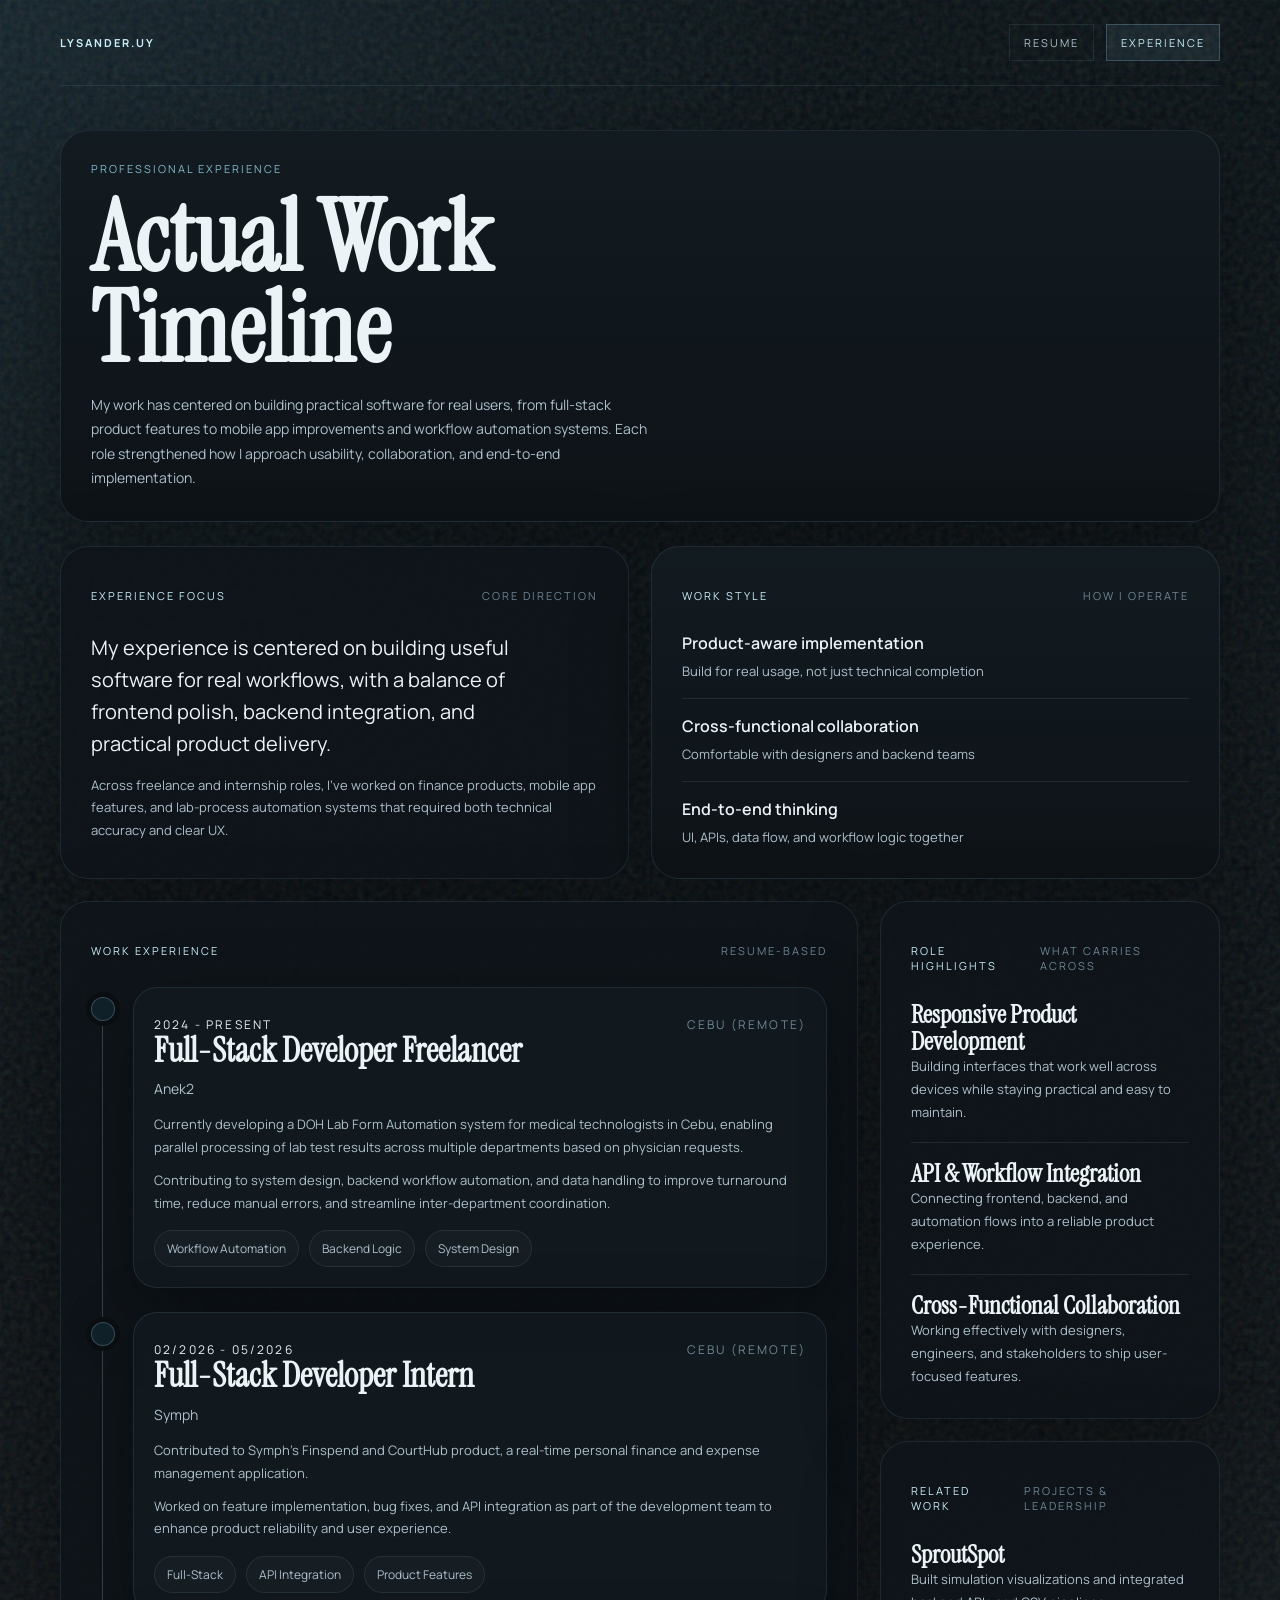
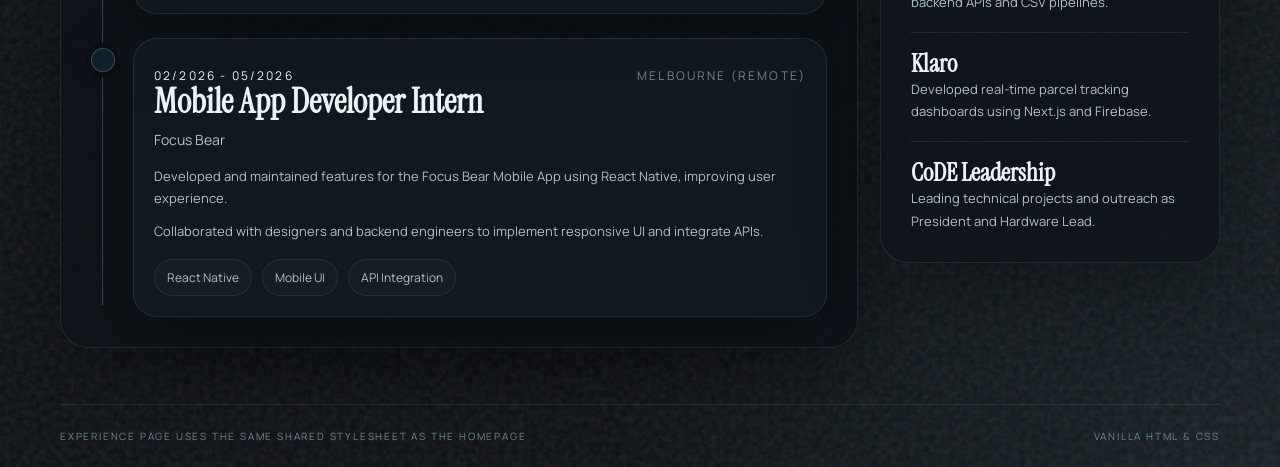
==== experience.html @ 89ff422e "refactor: expand content and improve layout for experience and index pages" ====
<!doctype html>
<html lang="en">
  <head>
    <meta charset="UTF-8" />
    <meta name="viewport" content="width=device-width, initial-scale=1.0" />
    <title>Lysander S. Uy | Experience</title>
    <link rel="stylesheet" href="styles.css" />
  </head>
  <body>
    <div class="site-shell">
      <div class="site-noise"></div>
      <div class="site-grid"></div>

      <header class="site-header fade-1">
        <a class="brand" href="index.html">lysander.uy</a>
        <nav class="page-nav" aria-label="Primary">
          <a class="nav-link" href="index.html">Resume</a>
          <a class="nav-link nav-link-active" href="experience.html">Experience</a>
        </nav>
      </header>

      <main class="page-wrap">
        <section class="hero hero-experience fade-2">
          <div class="hero-copy">
            <p class="eyebrow">Professional Experience</p>
            <h1 class="hero-title">Actual Work Timeline</h1>
            <p class="hero-text">
              My work has centered on building practical software for real users, from full-stack
              product features to mobile app improvements and workflow automation systems. Each role
              strengthened how I approach usability, collaboration, and end-to-end implementation.
            </p>
          </div>
        </section>

        <section class="spotlight-grid spotlight-grid-experience fade-3">
          <article class="panel panel-intro">
            <div class="section-head">
              <p class="section-title">Experience Focus</p>
              <p class="section-meta">Core Direction</p>
            </div>
            <p class="lead-block">
              My experience is centered on building useful software for real workflows, with a
              balance of frontend polish, backend integration, and practical product delivery.
            </p>
            <p class="item-copy no-gap">
              Across freelance and internship roles, I’ve worked on finance products, mobile app
              features, and lab-process automation systems that required both technical accuracy and
              clear UX.
            </p>
          </article>

          <article class="panel panel-accent">
            <div class="section-head">
              <p class="section-title">Work Style</p>
              <p class="section-meta">How I Operate</p>
            </div>
            <div class="mini-timeline">
              <div class="mini-timeline-item">
                <p class="mini-timeline-role">Product-aware implementation</p>
                <p class="mini-timeline-meta">Build for real usage, not just technical completion</p>
              </div>
              <div class="mini-timeline-item">
                <p class="mini-timeline-role">Cross-functional collaboration</p>
                <p class="mini-timeline-meta">Comfortable with designers and backend teams</p>
              </div>
              <div class="mini-timeline-item">
                <p class="mini-timeline-role">End-to-end thinking</p>
                <p class="mini-timeline-meta">UI, APIs, data flow, and workflow logic together</p>
              </div>
            </div>
          </article>
        </section>

        <section class="experience-layout fade-4">
          <article class="panel panel-timeline">
            <div class="section-head">
              <p class="section-title">Work Experience</p>
              <p class="section-meta">Resume-Based</p>
            </div>

            <div class="timeline">
              <section class="timeline-item">
                <div class="timeline-dot"></div>
                <div class="timeline-card">
                  <div class="timeline-top">
                    <div>
                      <p class="timeline-period">2024 - Present</p>
                      <h2 class="card-title">Full-Stack Developer Freelancer</h2>
                      <p class="card-subtitle">Anek2</p>
                    </div>
                    <p class="timeline-place">Cebu (Remote)</p>
                  </div>
                  <p class="item-copy">
                    Currently developing a DOH Lab Form Automation system for medical technologists
                    in Cebu, enabling parallel processing of lab test results across multiple
                    departments based on physician requests.
                  </p>
                  <p class="item-copy">
                    Contributing to system design, backend workflow automation, and data handling to
                    improve turnaround time, reduce manual errors, and streamline
                    inter-department coordination.
                  </p>
                  <div class="timeline-tags">
                    <span class="chip">Workflow Automation</span>
                    <span class="chip">Backend Logic</span>
                    <span class="chip">System Design</span>
                  </div>
                </div>
              </section>

              <section class="timeline-item">
                <div class="timeline-dot"></div>
                <div class="timeline-card">
                  <div class="timeline-top">
                    <div>
                      <p class="timeline-period">02/2026 - 05/2026</p>
                      <h2 class="card-title">Full-Stack Developer Intern</h2>
                      <p class="card-subtitle">Symph</p>
                    </div>
                    <p class="timeline-place">Cebu (Remote)</p>
                  </div>
                  <p class="item-copy">
                    Contributed to Symph's Finspend and CourtHub product, a real-time personal
                    finance and expense management application.
                  </p>
                  <p class="item-copy">
                    Worked on feature implementation, bug fixes, and API integration as part of the
                    development team to enhance product reliability and user experience.
                  </p>
                  <div class="timeline-tags">
                    <span class="chip">Full-Stack</span>
                    <span class="chip">API Integration</span>
                    <span class="chip">Product Features</span>
                  </div>
                </div>
              </section>

              <section class="timeline-item">
                <div class="timeline-dot"></div>
                <div class="timeline-card">
                  <div class="timeline-top">
                    <div>
                      <p class="timeline-period">02/2026 - 05/2026</p>
                      <h2 class="card-title">Mobile App Developer Intern</h2>
                      <p class="card-subtitle">Focus Bear</p>
                    </div>
                    <p class="timeline-place">Melbourne (Remote)</p>
                  </div>
                  <p class="item-copy">
                    Developed and maintained features for the Focus Bear Mobile App using React
                    Native, improving user experience.
                  </p>
                  <p class="item-copy">
                    Collaborated with designers and backend engineers to implement responsive UI and
                    integrate APIs.
                  </p>
                  <div class="timeline-tags">
                    <span class="chip">React Native</span>
                    <span class="chip">Mobile UI</span>
                    <span class="chip">API Integration</span>
                  </div>
                </div>
              </section>
            </div>
          </article>

          <aside class="sidebar-stack">
            <section class="panel">
              <div class="section-head">
                <p class="section-title">Role Highlights</p>
                <p class="section-meta">What Carries Across</p>
              </div>
              <div class="stack-list">
                <section class="stack-item">
                  <h3 class="item-title">Responsive Product Development</h3>
                  <p class="item-copy">
                    Building interfaces that work well across devices while staying practical and
                    easy to maintain.
                  </p>
                </section>
                <section class="stack-item">
                  <h3 class="item-title">API & Workflow Integration</h3>
                  <p class="item-copy">
                    Connecting frontend, backend, and automation flows into a reliable product
                    experience.
                  </p>
                </section>
                <section class="stack-item">
                  <h3 class="item-title">Cross-Functional Collaboration</h3>
                  <p class="item-copy">
                    Working effectively with designers, engineers, and stakeholders to ship
                    user-focused features.
                  </p>
                </section>
              </div>
            </section>

            <section class="panel">
              <div class="section-head">
                <p class="section-title">Related Work</p>
                <p class="section-meta">Projects & Leadership</p>
              </div>
              <div class="stack-list">
                <section class="stack-item">
                  <h3 class="item-title">SproutSpot</h3>
                  <p class="item-copy">
                    Built simulation visualizations and integrated backend APIs and CSV pipelines.
                  </p>
                </section>
                <section class="stack-item">
                  <h3 class="item-title">Klaro</h3>
                  <p class="item-copy">
                    Developed real-time parcel tracking dashboards using Next.js and Firebase.
                  </p>
                </section>
                <section class="stack-item">
                  <h3 class="item-title">CoDE Leadership</h3>
                  <p class="item-copy">
                    Leading technical projects and outreach as President and Hardware Lead.
                  </p>
                </section>
              </div>
            </section>
          </aside>
        </section>
      </main>

      <footer class="site-footer fade-4">
        <span class="footer-copy">Experience page uses the same shared stylesheet as the homepage</span>
        <span class="footer-copy">Vanilla HTML & CSS</span>
      </footer>
    </div>
  </body>
</html>
---- styles.css ----
@import url("https://fonts.googleapis.com/css2?family=Manrope:wght@400;500;600;700&family=Instrument+Serif:ital@0;1&display=swap");

:root {
  --bg: #0b0f12;
  --bg-soft: #10161a;
  --panel: rgba(15, 21, 26, 0.9);
  --panel-alt: rgba(18, 25, 31, 0.96);
  --line: rgba(128, 171, 195, 0.14);
  --line-strong: rgba(128, 171, 195, 0.32);
  --text: #ecf3f7;
  --text-soft: #adc0cb;
  --muted: #6d8794;
  --accent: #c9edf8;
  --accent-soft: #81b8cd;
  --shadow: 0 24px 80px rgba(0, 0, 0, 0.32);
}

* {
  box-sizing: border-box;
}

body {
  margin: 0;
  min-height: 100vh;
  color: var(--text);
  background:
    radial-gradient(circle at top left, rgba(73, 127, 153, 0.16), transparent 34%),
    radial-gradient(circle at bottom right, rgba(93, 141, 164, 0.12), transparent 28%),
    linear-gradient(180deg, #081014 0%, #0b0f12 100%);
  font-family: "Manrope", sans-serif;
}

img {
  display: block;
  max-width: 100%;
}

a {
  color: inherit;
}

@keyframes fadeUp {
  from {
    opacity: 0;
    transform: translateY(18px);
  }
  to {
    opacity: 1;
    transform: translateY(0);
  }
}

.fade-1 {
  animation: fadeUp 0.45s ease both;
}

.fade-2 {
  animation: fadeUp 0.6s ease 0.08s both;
}

.fade-3 {
  animation: fadeUp 0.75s ease 0.16s both;
}

.fade-4 {
  animation: fadeUp 0.9s ease 0.24s both;
}

.site-shell {
  position: relative;
  overflow: hidden;
  min-height: 100vh;
}

.site-noise {
  position: absolute;
  inset: 0;
  opacity: 0.12;
  pointer-events: none;
  background-image: url("data:image/svg+xml,%3Csvg viewBox='0 0 256 256' xmlns='http://www.w3.org/2000/svg'%3E%3Cfilter id='n'%3E%3CfeTurbulence type='fractalNoise' baseFrequency='0.78' numOctaves='3' stitchTiles='stitch'/%3E%3C/filter%3E%3Crect width='100%25' height='100%25' filter='url(%23n)'/%3E%3C/svg%3E");
}

.site-grid {
  position: absolute;
  inset: 0;
  opacity: 0.04;
  pointer-events: none;
  background-image:
    linear-gradient(rgba(129, 184, 205, 0.4) 1px, transparent 1px),
    linear-gradient(90deg, rgba(129, 184, 205, 0.4) 1px, transparent 1px);
  background-size: 72px 72px;
}

.site-header,
.site-footer,
.page-wrap {
  position: relative;
  z-index: 1;
  width: min(1160px, calc(100% - 40px));
  margin: 0 auto;
}

.site-header,
.site-footer {
  display: flex;
  align-items: center;
  justify-content: space-between;
  gap: 16px;
  padding: 24px 0;
}

.site-header {
  border-bottom: 1px solid var(--line);
}

.site-footer {
  border-top: 1px solid var(--line);
}

.page-wrap {
  padding: 44px 0 56px;
}

.brand,
.nav-link,
.primary-link,
.secondary-link,
.contact-item {
  text-decoration: none;
}

.brand,
.eyebrow,
.section-title,
.section-meta,
.fact-label,
.timeline-period,
.timeline-place,
.footer-copy,
.nav-link {
  font-size: 11px;
  letter-spacing: 0.18em;
  text-transform: uppercase;
}

.brand {
  color: var(--accent);
  font-weight: 700;
}

.page-nav {
  display: flex;
  align-items: center;
  gap: 12px;
  flex-wrap: wrap;
}

.nav-link {
  padding: 10px 14px;
  border: 1px solid var(--line);
  color: var(--text-soft);
  transition: 0.2s ease;
}

.nav-link:hover,
.nav-link-active {
  border-color: var(--line-strong);
  background: rgba(129, 184, 205, 0.1);
  color: var(--accent);
}

.hero {
  display: grid;
  gap: 24px;
  margin-bottom: 24px;
}

.hero-resume {
  grid-template-columns: minmax(0, 1.25fr) 360px;
}

.hero-experience {
  grid-template-columns: 1fr;
}

.hero-copy,
.hero-card,
.panel,
.timeline-card {
  border: 1px solid var(--line);
  background: var(--panel);
  box-shadow: var(--shadow);
  backdrop-filter: blur(12px);
}

.hero-copy,
.hero-card,
.panel {
  padding: 30px;
  border-radius: 28px;
}

.hero-card {
  background: linear-gradient(180deg, rgba(18, 25, 31, 0.98), rgba(12, 18, 22, 0.98));
}

.panel-accent,
.hero-copy {
  background:
    linear-gradient(180deg, rgba(18, 27, 33, 0.96), rgba(13, 18, 23, 0.96)),
    var(--panel);
}

.eyebrow {
  margin: 0 0 16px;
  color: var(--accent-soft);
}

.hero-title,
.card-title,
.item-title {
  margin: 0;
  font-family: "Instrument Serif", serif;
}

.hero-title {
  max-width: 10ch;
  font-size: clamp(3.5rem, 8vw, 6.2rem);
  line-height: 0.92;
}

.hero-text,
.card-subtitle,
.item-subtitle,
.item-copy,
.profile-role {
  color: var(--text-soft);
  line-height: 1.75;
}

.hero-text {
  max-width: 62ch;
  margin: 18px 0 0;
  font-size: 14px;
}

.hero-actions {
  display: flex;
  flex-wrap: wrap;
  gap: 12px;
  margin-top: 24px;
}

.primary-link,
.secondary-link {
  display: inline-flex;
  align-items: center;
  justify-content: center;
  padding: 12px 18px;
  border: 1px solid var(--line-strong);
  transition: 0.2s ease;
}

.primary-link {
  background: rgba(129, 184, 205, 0.14);
  color: var(--accent);
}

.secondary-link {
  color: var(--text-soft);
}

.primary-link:hover,
.secondary-link:hover {
  transform: translateY(-1px);
  border-color: rgba(201, 237, 248, 0.45);
}

.hero-facts {
  list-style: none;
  margin: 28px 0 0;
  padding: 0;
  display: grid;
  grid-template-columns: repeat(3, minmax(0, 1fr));
  gap: 12px;
}

.fact-box {
  padding: 14px;
  border: 1px solid var(--line);
  background: rgba(255, 255, 255, 0.02);
  border-radius: 18px;
}

.fact-label {
  display: block;
  color: var(--muted);
  margin-bottom: 8px;
}

.fact-value,
.profile-name {
  font-size: 14px;
  color: var(--text);
}

.profile-image {
  width: 100%;
  aspect-ratio: 4 / 5;
  object-fit: cover;
  border: 1px solid var(--line);
  border-radius: 22px;
}

.profile-meta {
  margin-top: 18px;
  padding-top: 16px;
  border-top: 1px solid var(--line);
}

.profile-name,
.profile-role {
  margin: 0;
}

.profile-role {
  margin-top: 6px;
  font-size: 13px;
}

.content-grid {
  display: grid;
  grid-template-columns: repeat(2, minmax(0, 1fr));
  gap: 22px;
}

.spotlight-grid,
.bottom-band {
  display: grid;
  grid-template-columns: repeat(2, minmax(0, 1fr));
  gap: 22px;
  margin-bottom: 22px;
}

.spotlight-grid-experience {
  margin-top: 0;
}

.panel-wide {
  grid-column: span 2;
}

.section-head {
  display: flex;
  align-items: center;
  justify-content: space-between;
  gap: 14px;
  margin-bottom: 18px;
}

.section-title {
  margin: 0;
  color: var(--accent);
}

.section-meta,
.timeline-place,
.footer-copy,
.fact-label {
  color: var(--muted);
}

.card-title {
  font-size: 2.15rem;
  line-height: 1.05;
}

.lead-block {
  margin: 0 0 14px;
  max-width: 36ch;
  color: var(--text);
  font-size: 1.25rem;
  line-height: 1.6;
}

.card-subtitle {
  margin: 8px 0 0;
  font-size: 14px;
}

.chips {
  display: flex;
  flex-wrap: wrap;
  gap: 10px;
}

.chip {
  padding: 9px 12px;
  border: 1px solid var(--line);
  background: rgba(255, 255, 255, 0.025);
  color: var(--text-soft);
  font-size: 12px;
  border-radius: 999px;
}

.project-list,
.stack-list {
  display: flex;
  flex-direction: column;
  gap: 18px;
}

.project-item,
.stack-item {
  padding-bottom: 18px;
  border-bottom: 1px solid var(--line);
}

.project-item:last-child,
.stack-item:last-child {
  padding-bottom: 0;
  border-bottom: 0;
}

.project-top,
.timeline-top {
  display: flex;
  justify-content: space-between;
  gap: 16px;
  margin-bottom: 12px;
}

.item-title {
  font-size: 1.55rem;
  line-height: 1.08;
}

.item-subtitle,
.item-meta,
.timeline-period,
.timeline-place {
  margin: 8px 0 0;
  font-size: 12px;
}

.item-copy {
  margin: 0 0 10px;
  font-size: 13px;
}

.no-gap {
  margin-bottom: 0;
}

.item-copy:last-child {
  margin-bottom: 0;
}

.text-link {
  display: inline-block;
  margin-top: 18px;
  color: var(--accent);
  text-decoration: none;
  font-weight: 600;
}

.mini-timeline {
  display: flex;
  flex-direction: column;
  gap: 16px;
}

.mini-timeline-item {
  padding-bottom: 16px;
  border-bottom: 1px solid var(--line);
}

.mini-timeline-item:last-child {
  padding-bottom: 0;
  border-bottom: 0;
}

.mini-timeline-role,
.mini-timeline-meta {
  margin: 0;
}

.mini-timeline-role {
  color: var(--text);
  font-weight: 600;
}

.mini-timeline-meta {
  margin-top: 6px;
  color: var(--text-soft);
  font-size: 13px;
  line-height: 1.7;
}

.inline-links {
  display: flex;
  flex-wrap: wrap;
  gap: 12px;
}

.achievement-list {
  margin: 0;
  padding-left: 18px;
  color: var(--text-soft);
  line-height: 1.8;
  font-size: 13px;
}

.contact-list {
  list-style: none;
  padding: 0;
  margin: 18px 0 0;
  display: flex;
  flex-direction: column;
  gap: 8px;
}

.contact-list-compact {
  margin-top: 18px;
}

.contact-item {
  display: block;
  padding: 12px 14px;
  border: 1px solid var(--line);
  color: var(--text-soft);
  transition: 0.2s ease;
  border-radius: 16px;
}

.contact-item:hover {
  border-color: var(--line-strong);
  background: rgba(129, 184, 205, 0.08);
  color: var(--accent);
}

.experience-layout {
  display: grid;
  grid-template-columns: minmax(0, 1.2fr) 340px;
  gap: 22px;
}

.timeline {
  position: relative;
  display: flex;
  flex-direction: column;
  gap: 24px;
}

.timeline::before {
  content: "";
  position: absolute;
  left: 11px;
  top: 12px;
  bottom: 12px;
  width: 1px;
  background: var(--line-strong);
}

.timeline-item {
  position: relative;
  display: grid;
  grid-template-columns: 24px minmax(0, 1fr);
  gap: 18px;
}

.timeline-dot {
  position: relative;
  z-index: 1;
  width: 24px;
  height: 24px;
  margin-top: 10px;
  border-radius: 999px;
  border: 1px solid var(--line-strong);
  background: #102028;
  box-shadow: 0 0 0 5px rgba(11, 15, 18, 0.96);
}

.timeline-card {
  padding: 20px;
  background: var(--panel-alt);
  border-radius: 24px;
}

.sidebar-stack {
  display: flex;
  flex-direction: column;
  gap: 22px;
}

.timeline-tags {
  display: flex;
  flex-wrap: wrap;
  gap: 10px;
  margin-top: 16px;
}

.footer-copy {
  font-size: 10px;
}

@media (max-width: 1024px) {
  .hero-resume,
  .spotlight-grid,
  .bottom-band,
  .content-grid,
  .experience-layout,
  .hero-facts {
    grid-template-columns: 1fr;
  }

  .panel-wide {
    grid-column: auto;
  }
}

@media (max-width: 768px) {
  .site-header,
  .site-footer {
    flex-direction: column;
    align-items: flex-start;
  }

  .site-header,
  .site-footer,
  .page-wrap {
    width: min(100% - 28px, 1160px);
  }

  .hero-copy,
  .hero-card,
  .panel,
  .timeline-card {
    padding: 22px;
  }

  .hero-title {
    font-size: clamp(2.8rem, 15vw, 4.6rem);
  }

  .project-top,
  .timeline-top,
  .section-head {
    flex-direction: column;
    align-items: flex-start;
  }

  .hero-actions,
  .inline-links {
    width: 100%;
  }
}
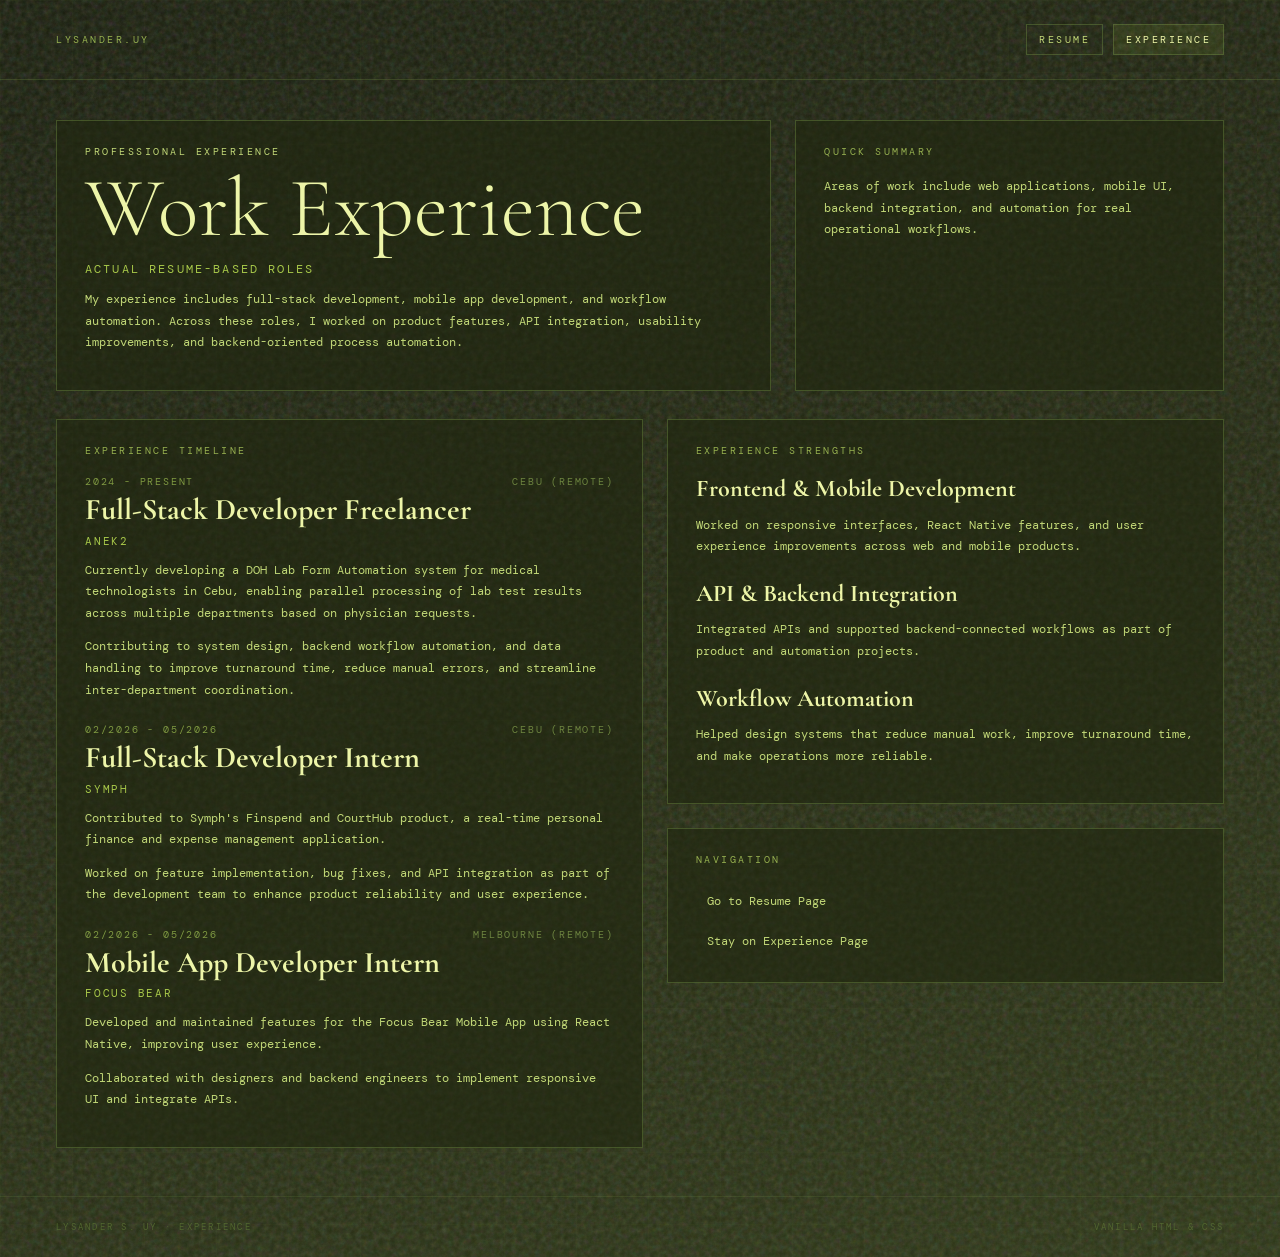
==== commit 1a9bd96a: "refactor: streamline layout and content for experience and index pages" ====
--- a/experience.html
+++ b/experience.html
@@ -7,226 +7,142 @@
     <link rel="stylesheet" href="styles.css" />
   </head>
   <body>
-    <div class="site-shell">
-      <div class="site-noise"></div>
-      <div class="site-grid"></div>
+    <div class="resume-page">
+      <div class="resume-noise"></div>
+      <div class="resume-grid"></div>
 
-      <header class="site-header fade-1">
-        <a class="brand" href="index.html">lysander.uy</a>
+      <header class="resume-header fade-1">
+        <span class="kicker">lysander.uy</span>
         <nav class="page-nav" aria-label="Primary">
           <a class="nav-link" href="index.html">Resume</a>
           <a class="nav-link nav-link-active" href="experience.html">Experience</a>
         </nav>
       </header>
 
-      <main class="page-wrap">
-        <section class="hero hero-experience fade-2">
-          <div class="hero-copy">
-            <p class="eyebrow">Professional Experience</p>
-            <h1 class="hero-title">Actual Work Timeline</h1>
-            <p class="hero-text">
-              My work has centered on building practical software for real users, from full-stack
-              product features to mobile app improvements and workflow automation systems. Each role
-              strengthened how I approach usability, collaboration, and end-to-end implementation.
+      <main class="resume-main">
+        <section class="hero-block fade-2">
+          <div class="hero-copy-block">
+            <span class="kicker-sub">Professional Experience</span>
+            <h1 class="hero-title">Work Experience</h1>
+            <p class="hero-role">Actual Resume-Based Roles</p>
+            <p class="hero-copy">
+              My experience includes full-stack development, mobile app development, and workflow
+              automation. Across these roles, I worked on product features, API integration,
+              usability improvements, and backend-oriented process automation.
             </p>
           </div>
+
+          <aside class="panel simple-panel">
+            <p class="section-title">Quick Summary</p>
+            <p class="details">
+              Areas of work include web applications, mobile UI, backend integration, and
+              automation for real operational workflows.
+            </p>
+          </aside>
         </section>
 
-        <section class="spotlight-grid spotlight-grid-experience fade-3">
-          <article class="panel panel-intro">
-            <div class="section-head">
-              <p class="section-title">Experience Focus</p>
-              <p class="section-meta">Core Direction</p>
-            </div>
-            <p class="lead-block">
-              My experience is centered on building useful software for real workflows, with a
-              balance of frontend polish, backend integration, and practical product delivery.
-            </p>
-            <p class="item-copy no-gap">
-              Across freelance and internship roles, I’ve worked on finance products, mobile app
-              features, and lab-process automation systems that required both technical accuracy and
-              clear UX.
-            </p>
+        <section class="resume-columns fade-3">
+          <article class="column-stack">
+            <section class="panel">
+              <p class="section-title">Experience Timeline</p>
+
+              <div class="job">
+                <div class="job-topline">
+                  <p class="period">2024 - Present</p>
+                  <p class="meta-tag">Cebu (Remote)</p>
+                </div>
+                <h2 class="role">Full-Stack Developer Freelancer</h2>
+                <p class="company">Anek2</p>
+                <p class="details">
+                  Currently developing a DOH Lab Form Automation system for medical technologists in
+                  Cebu, enabling parallel processing of lab test results across multiple departments
+                  based on physician requests.
+                </p>
+                <p class="details">
+                  Contributing to system design, backend workflow automation, and data handling to
+                  improve turnaround time, reduce manual errors, and streamline inter-department
+                  coordination.
+                </p>
+              </div>
+
+              <div class="job">
+                <div class="job-topline">
+                  <p class="period">02/2026 - 05/2026</p>
+                  <p class="meta-tag">Cebu (Remote)</p>
+                </div>
+                <h2 class="role">Full-Stack Developer Intern</h2>
+                <p class="company">Symph</p>
+                <p class="details">
+                  Contributed to Symph's Finspend and CourtHub product, a real-time personal
+                  finance and expense management application.
+                </p>
+                <p class="details">
+                  Worked on feature implementation, bug fixes, and API integration as part of the
+                  development team to enhance product reliability and user experience.
+                </p>
+              </div>
+
+              <div class="job no-margin">
+                <div class="job-topline">
+                  <p class="period">02/2026 - 05/2026</p>
+                  <p class="meta-tag">Melbourne (Remote)</p>
+                </div>
+                <h2 class="role">Mobile App Developer Intern</h2>
+                <p class="company">Focus Bear</p>
+                <p class="details">
+                  Developed and maintained features for the Focus Bear Mobile App using React
+                  Native, improving user experience.
+                </p>
+                <p class="details">
+                  Collaborated with designers and backend engineers to implement responsive UI and
+                  integrate APIs.
+                </p>
+              </div>
+            </section>
           </article>
 
-          <article class="panel panel-accent">
-            <div class="section-head">
-              <p class="section-title">Work Style</p>
-              <p class="section-meta">How I Operate</p>
-            </div>
-            <div class="mini-timeline">
-              <div class="mini-timeline-item">
-                <p class="mini-timeline-role">Product-aware implementation</p>
-                <p class="mini-timeline-meta">Build for real usage, not just technical completion</p>
+          <aside class="column-stack">
+            <section class="panel">
+              <p class="section-title">Experience Strengths</p>
+
+              <div class="project">
+                <h3 class="project-title">Frontend & Mobile Development</h3>
+                <p class="details">
+                  Worked on responsive interfaces, React Native features, and user experience
+                  improvements across web and mobile products.
+                </p>
               </div>
-              <div class="mini-timeline-item">
-                <p class="mini-timeline-role">Cross-functional collaboration</p>
-                <p class="mini-timeline-meta">Comfortable with designers and backend teams</p>
+
+              <div class="project">
+                <h3 class="project-title">API & Backend Integration</h3>
+                <p class="details">
+                  Integrated APIs and supported backend-connected workflows as part of product and
+                  automation projects.
+                </p>
               </div>
-              <div class="mini-timeline-item">
-                <p class="mini-timeline-role">End-to-end thinking</p>
-                <p class="mini-timeline-meta">UI, APIs, data flow, and workflow logic together</p>
-              </div>
-            </div>
-          </article>
-        </section>
 
-        <section class="experience-layout fade-4">
-          <article class="panel panel-timeline">
-            <div class="section-head">
-              <p class="section-title">Work Experience</p>
-              <p class="section-meta">Resume-Based</p>
-            </div>
-
-            <div class="timeline">
-              <section class="timeline-item">
-                <div class="timeline-dot"></div>
-                <div class="timeline-card">
-                  <div class="timeline-top">
-                    <div>
-                      <p class="timeline-period">2024 - Present</p>
-                      <h2 class="card-title">Full-Stack Developer Freelancer</h2>
-                      <p class="card-subtitle">Anek2</p>
-                    </div>
-                    <p class="timeline-place">Cebu (Remote)</p>
-                  </div>
-                  <p class="item-copy">
-                    Currently developing a DOH Lab Form Automation system for medical technologists
-                    in Cebu, enabling parallel processing of lab test results across multiple
-                    departments based on physician requests.
-                  </p>
-                  <p class="item-copy">
-                    Contributing to system design, backend workflow automation, and data handling to
-                    improve turnaround time, reduce manual errors, and streamline
-                    inter-department coordination.
-                  </p>
-                  <div class="timeline-tags">
-                    <span class="chip">Workflow Automation</span>
-                    <span class="chip">Backend Logic</span>
-                    <span class="chip">System Design</span>
-                  </div>
-                </div>
-              </section>
-
-              <section class="timeline-item">
-                <div class="timeline-dot"></div>
-                <div class="timeline-card">
-                  <div class="timeline-top">
-                    <div>
-                      <p class="timeline-period">02/2026 - 05/2026</p>
-                      <h2 class="card-title">Full-Stack Developer Intern</h2>
-                      <p class="card-subtitle">Symph</p>
-                    </div>
-                    <p class="timeline-place">Cebu (Remote)</p>
-                  </div>
-                  <p class="item-copy">
-                    Contributed to Symph's Finspend and CourtHub product, a real-time personal
-                    finance and expense management application.
-                  </p>
-                  <p class="item-copy">
-                    Worked on feature implementation, bug fixes, and API integration as part of the
-                    development team to enhance product reliability and user experience.
-                  </p>
-                  <div class="timeline-tags">
-                    <span class="chip">Full-Stack</span>
-                    <span class="chip">API Integration</span>
-                    <span class="chip">Product Features</span>
-                  </div>
-                </div>
-              </section>
-
-              <section class="timeline-item">
-                <div class="timeline-dot"></div>
-                <div class="timeline-card">
-                  <div class="timeline-top">
-                    <div>
-                      <p class="timeline-period">02/2026 - 05/2026</p>
-                      <h2 class="card-title">Mobile App Developer Intern</h2>
-                      <p class="card-subtitle">Focus Bear</p>
-                    </div>
-                    <p class="timeline-place">Melbourne (Remote)</p>
-                  </div>
-                  <p class="item-copy">
-                    Developed and maintained features for the Focus Bear Mobile App using React
-                    Native, improving user experience.
-                  </p>
-                  <p class="item-copy">
-                    Collaborated with designers and backend engineers to implement responsive UI and
-                    integrate APIs.
-                  </p>
-                  <div class="timeline-tags">
-                    <span class="chip">React Native</span>
-                    <span class="chip">Mobile UI</span>
-                    <span class="chip">API Integration</span>
-                  </div>
-                </div>
-              </section>
-            </div>
-          </article>
-
-          <aside class="sidebar-stack">
-            <section class="panel">
-              <div class="section-head">
-                <p class="section-title">Role Highlights</p>
-                <p class="section-meta">What Carries Across</p>
-              </div>
-              <div class="stack-list">
-                <section class="stack-item">
-                  <h3 class="item-title">Responsive Product Development</h3>
-                  <p class="item-copy">
-                    Building interfaces that work well across devices while staying practical and
-                    easy to maintain.
-                  </p>
-                </section>
-                <section class="stack-item">
-                  <h3 class="item-title">API & Workflow Integration</h3>
-                  <p class="item-copy">
-                    Connecting frontend, backend, and automation flows into a reliable product
-                    experience.
-                  </p>
-                </section>
-                <section class="stack-item">
-                  <h3 class="item-title">Cross-Functional Collaboration</h3>
-                  <p class="item-copy">
-                    Working effectively with designers, engineers, and stakeholders to ship
-                    user-focused features.
-                  </p>
-                </section>
+              <div class="project no-margin">
+                <h3 class="project-title">Workflow Automation</h3>
+                <p class="details">
+                  Helped design systems that reduce manual work, improve turnaround time, and make
+                  operations more reliable.
+                </p>
               </div>
             </section>
 
             <section class="panel">
-              <div class="section-head">
-                <p class="section-title">Related Work</p>
-                <p class="section-meta">Projects & Leadership</p>
-              </div>
-              <div class="stack-list">
-                <section class="stack-item">
-                  <h3 class="item-title">SproutSpot</h3>
-                  <p class="item-copy">
-                    Built simulation visualizations and integrated backend APIs and CSV pipelines.
-                  </p>
-                </section>
-                <section class="stack-item">
-                  <h3 class="item-title">Klaro</h3>
-                  <p class="item-copy">
-                    Developed real-time parcel tracking dashboards using Next.js and Firebase.
-                  </p>
-                </section>
-                <section class="stack-item">
-                  <h3 class="item-title">CoDE Leadership</h3>
-                  <p class="item-copy">
-                    Leading technical projects and outreach as President and Hardware Lead.
-                  </p>
-                </section>
-              </div>
+              <p class="section-title">Navigation</p>
+              <ul class="contact-list">
+                <li><a class="contact-item" href="index.html">Go to Resume Page</a></li>
+                <li><a class="contact-item" href="experience.html">Stay on Experience Page</a></li>
+              </ul>
             </section>
           </aside>
         </section>
       </main>
 
-      <footer class="site-footer fade-4">
-        <span class="footer-copy">Experience page uses the same shared stylesheet as the homepage</span>
+      <footer class="resume-footer fade-4">
+        <span class="footer-copy">Lysander S. Uy · Experience</span>
         <span class="footer-copy">Vanilla HTML & CSS</span>
       </footer>
     </div>
--- a/styles.css
+++ b/styles.css
@@ -1,19 +1,4 @@
-@import url("https://fonts.googleapis.com/css2?family=Manrope:wght@400;500;600;700&family=Instrument+Serif:ital@0;1&display=swap");
-
-:root {
-  --bg: #0b0f12;
-  --bg-soft: #10161a;
-  --panel: rgba(15, 21, 26, 0.9);
-  --panel-alt: rgba(18, 25, 31, 0.96);
-  --line: rgba(128, 171, 195, 0.14);
-  --line-strong: rgba(128, 171, 195, 0.32);
-  --text: #ecf3f7;
-  --text-soft: #adc0cb;
-  --muted: #6d8794;
-  --accent: #c9edf8;
-  --accent-soft: #81b8cd;
-  --shadow: 0 24px 80px rgba(0, 0, 0, 0.32);
-}
+@import url("https://fonts.googleapis.com/css2?family=DM+Mono:wght@300;400;500&family=Cormorant+Garamond:wght@300;400;600;700&display=swap");
 
 * {
   box-sizing: border-box;
@@ -21,28 +6,13 @@
 
 body {
   margin: 0;
-  min-height: 100vh;
-  color: var(--text);
-  background:
-    radial-gradient(circle at top left, rgba(73, 127, 153, 0.16), transparent 34%),
-    radial-gradient(circle at bottom right, rgba(93, 141, 164, 0.12), transparent 28%),
-    linear-gradient(180deg, #081014 0%, #0b0f12 100%);
-  font-family: "Manrope", sans-serif;
-}
-
-img {
-  display: block;
-  max-width: 100%;
-}
-
-a {
-  color: inherit;
+  background: #181d0c;
 }
 
 @keyframes fadeUp {
   from {
     opacity: 0;
-    transform: translateY(18px);
+    transform: translateY(16px);
   }
   to {
     opacity: 1;
@@ -55,603 +25,349 @@
 }
 
 .fade-2 {
-  animation: fadeUp 0.6s ease 0.08s both;
+  animation: fadeUp 0.55s ease 0.08s both;
 }
 
 .fade-3 {
-  animation: fadeUp 0.75s ease 0.16s both;
+  animation: fadeUp 0.65s ease 0.16s both;
 }
 
 .fade-4 {
-  animation: fadeUp 0.9s ease 0.24s both;
-}
-
-.site-shell {
+  animation: fadeUp 0.75s ease 0.24s both;
+}
+
+.resume-page {
+  min-height: 100vh;
   position: relative;
-  overflow: hidden;
-  min-height: 100vh;
-}
-
-.site-noise {
+  display: flex;
+  flex-direction: column;
+  background: linear-gradient(160deg, #181d0c 0%, #222810 50%, #2c3515 100%);
+  font-family: "DM Mono", monospace;
+}
+
+.resume-noise {
   position: absolute;
   inset: 0;
-  opacity: 0.12;
   pointer-events: none;
-  background-image: url("data:image/svg+xml,%3Csvg viewBox='0 0 256 256' xmlns='http://www.w3.org/2000/svg'%3E%3Cfilter id='n'%3E%3CfeTurbulence type='fractalNoise' baseFrequency='0.78' numOctaves='3' stitchTiles='stitch'/%3E%3C/filter%3E%3Crect width='100%25' height='100%25' filter='url(%23n)'/%3E%3C/svg%3E");
-}
-
-.site-grid {
+  opacity: 0.18;
+  background-image: url("data:image/svg+xml,%3Csvg viewBox='0 0 256 256' xmlns='http://www.w3.org/2000/svg'%3E%3Cfilter id='n'%3E%3CfeTurbulence type='fractalNoise' baseFrequency='0.85' numOctaves='4' stitchTiles='stitch'/%3E%3C/filter%3E%3Crect width='100%25' height='100%25' filter='url(%23n)'/%3E%3C/svg%3E");
+}
+
+.resume-grid {
   position: absolute;
   inset: 0;
+  pointer-events: none;
   opacity: 0.04;
-  pointer-events: none;
-  background-image:
-    linear-gradient(rgba(129, 184, 205, 0.4) 1px, transparent 1px),
-    linear-gradient(90deg, rgba(129, 184, 205, 0.4) 1px, transparent 1px);
+  background-image: linear-gradient(#7a8f40 1px, transparent 1px),
+    linear-gradient(90deg, #7a8f40 1px, transparent 1px);
   background-size: 72px 72px;
 }
 
-.site-header,
-.site-footer,
-.page-wrap {
+.resume-header,
+.resume-footer,
+.resume-main {
   position: relative;
   z-index: 1;
-  width: min(1160px, calc(100% - 40px));
-  margin: 0 auto;
-}
-
-.site-header,
-.site-footer {
+}
+
+.resume-header,
+.resume-footer {
   display: flex;
   align-items: center;
   justify-content: space-between;
   gap: 16px;
-  padding: 24px 0;
-}
-
-.site-header {
-  border-bottom: 1px solid var(--line);
-}
-
-.site-footer {
-  border-top: 1px solid var(--line);
-}
-
-.page-wrap {
-  padding: 44px 0 56px;
-}
-
-.brand,
-.nav-link,
-.primary-link,
-.secondary-link,
-.contact-item {
-  text-decoration: none;
-}
-
-.brand,
-.eyebrow,
+  padding: 24px 56px;
+}
+
+.resume-header {
+  border-bottom: 1px solid rgba(110, 136, 64, 0.3);
+}
+
+.resume-footer {
+  border-top: 1px solid rgba(110, 136, 64, 0.2);
+}
+
+.resume-main {
+  flex: 1;
+  padding: 40px 56px 48px;
+}
+
+.kicker,
+.kicker-sub,
 .section-title,
-.section-meta,
-.fact-label,
-.timeline-period,
-.timeline-place,
+.period,
+.meta-tag,
 .footer-copy,
 .nav-link {
-  font-size: 11px;
+  text-transform: uppercase;
+}
+
+.kicker,
+.kicker-sub,
+.section-title,
+.footer-copy,
+.nav-link {
+  letter-spacing: 0.25em;
+}
+
+.kicker {
+  font-size: 10px;
+  color: #96b050;
+}
+
+.page-nav {
+  display: flex;
+  flex-wrap: wrap;
+  gap: 10px;
+}
+
+.nav-link {
+  text-decoration: none;
+  font-size: 10px;
+  color: #c2d878;
+  border: 1px solid rgba(110, 136, 64, 0.45);
+  padding: 8px 12px;
+}
+
+.nav-link-active,
+.nav-link:hover {
+  background: rgba(150, 180, 60, 0.12);
+  color: #edf5a8;
+}
+
+.hero-block {
+  display: grid;
+  grid-template-columns: 1.25fr 0.75fr;
+  gap: 24px;
+  align-items: start;
+}
+
+.hero-copy-block,
+.panel {
+  border: 1px solid rgba(110, 136, 64, 0.45);
+  background: rgba(32, 39, 16, 0.6);
+  padding: 24px 28px;
+}
+
+.kicker-sub {
+  display: block;
+  margin-bottom: 12px;
+  font-size: 10px;
+  color: #c2d878;
+}
+
+.hero-title,
+.role,
+.project-title,
+.info-lead {
+  margin: 0;
+  color: #edf5a8;
+  font-family: "Cormorant Garamond", serif;
+}
+
+.hero-title {
+  font-size: clamp(48px, 8vw, 84px);
+  line-height: 0.92;
+  font-weight: 300;
+}
+
+.hero-role {
+  margin: 14px 0 12px;
+  font-size: 12px;
   letter-spacing: 0.18em;
   text-transform: uppercase;
-}
-
-.brand {
-  color: var(--accent);
-  font-weight: 700;
-}
-
-.page-nav {
-  display: flex;
-  align-items: center;
-  gap: 12px;
-  flex-wrap: wrap;
-}
-
-.nav-link {
-  padding: 10px 14px;
-  border: 1px solid var(--line);
-  color: var(--text-soft);
-  transition: 0.2s ease;
-}
-
-.nav-link:hover,
-.nav-link-active {
-  border-color: var(--line-strong);
-  background: rgba(129, 184, 205, 0.1);
-  color: var(--accent);
-}
-
-.hero {
-  display: grid;
-  gap: 24px;
-  margin-bottom: 24px;
-}
-
-.hero-resume {
-  grid-template-columns: minmax(0, 1.25fr) 360px;
-}
-
-.hero-experience {
-  grid-template-columns: 1fr;
+  color: #a8c84a;
 }
 
 .hero-copy,
-.hero-card,
-.panel,
-.timeline-card {
-  border: 1px solid var(--line);
-  background: var(--panel);
-  box-shadow: var(--shadow);
-  backdrop-filter: blur(12px);
-}
-
-.hero-copy,
-.hero-card,
-.panel {
-  padding: 30px;
-  border-radius: 28px;
-}
-
-.hero-card {
-  background: linear-gradient(180deg, rgba(18, 25, 31, 0.98), rgba(12, 18, 22, 0.98));
-}
-
-.panel-accent,
-.hero-copy {
-  background:
-    linear-gradient(180deg, rgba(18, 27, 33, 0.96), rgba(13, 18, 23, 0.96)),
-    var(--panel);
-}
-
-.eyebrow {
-  margin: 0 0 16px;
-  color: var(--accent-soft);
-}
-
-.hero-title,
-.card-title,
-.item-title {
-  margin: 0;
-  font-family: "Instrument Serif", serif;
-}
-
-.hero-title {
-  max-width: 10ch;
-  font-size: clamp(3.5rem, 8vw, 6.2rem);
-  line-height: 0.92;
-}
-
-.hero-text,
-.card-subtitle,
-.item-subtitle,
-.item-copy,
-.profile-role {
-  color: var(--text-soft);
-  line-height: 1.75;
-}
-
-.hero-text {
-  max-width: 62ch;
-  margin: 18px 0 0;
-  font-size: 14px;
-}
-
-.hero-actions {
-  display: flex;
-  flex-wrap: wrap;
-  gap: 12px;
-  margin-top: 24px;
-}
-
-.primary-link,
-.secondary-link {
-  display: inline-flex;
-  align-items: center;
-  justify-content: center;
-  padding: 12px 18px;
-  border: 1px solid var(--line-strong);
-  transition: 0.2s ease;
-}
-
-.primary-link {
-  background: rgba(129, 184, 205, 0.14);
-  color: var(--accent);
-}
-
-.secondary-link {
-  color: var(--text-soft);
-}
-
-.primary-link:hover,
-.secondary-link:hover {
-  transform: translateY(-1px);
-  border-color: rgba(201, 237, 248, 0.45);
-}
-
-.hero-facts {
-  list-style: none;
-  margin: 28px 0 0;
-  padding: 0;
-  display: grid;
-  grid-template-columns: repeat(3, minmax(0, 1fr));
-  gap: 12px;
-}
-
-.fact-box {
-  padding: 14px;
-  border: 1px solid var(--line);
-  background: rgba(255, 255, 255, 0.02);
-  border-radius: 18px;
-}
-
-.fact-label {
-  display: block;
-  color: var(--muted);
-  margin-bottom: 8px;
-}
-
-.fact-value,
-.profile-name {
-  font-size: 14px;
-  color: var(--text);
+.details,
+.achievement-list {
+  font-size: 12px;
+  line-height: 1.8;
+  color: #c2d878;
+}
+
+.profile-panel,
+.simple-panel {
+  align-self: stretch;
 }
 
 .profile-image {
   width: 100%;
-  aspect-ratio: 4 / 5;
-  object-fit: cover;
-  border: 1px solid var(--line);
-  border-radius: 22px;
-}
-
-.profile-meta {
-  margin-top: 18px;
-  padding-top: 16px;
-  border-top: 1px solid var(--line);
-}
-
-.profile-name,
-.profile-role {
+  height: auto;
+  display: block;
+  margin-bottom: 16px;
+  border: 1px solid rgba(110, 136, 64, 0.35);
+}
+
+.resume-columns {
+  display: grid;
+  grid-template-columns: 1fr 0.95fr;
+  gap: 24px;
+  margin-top: 28px;
+}
+
+.column-stack {
+  display: flex;
+  flex-direction: column;
+  gap: 24px;
+}
+
+.section-title {
+  margin: 0 0 18px;
+  font-size: 10px;
+  color: #96b050;
+}
+
+.info-lead,
+.project-title {
+  font-size: 24px;
+  line-height: 1.15;
+}
+
+.info-sub,
+.project-stack,
+.company {
+  margin: 8px 0 10px;
+  font-size: 11px;
+  letter-spacing: 0.16em;
+  text-transform: uppercase;
+  color: #a8c84a;
+}
+
+.skill-group + .skill-group {
+  margin-top: 20px;
+}
+
+.group-label {
+  margin: 0 0 10px;
+  color: #edf5a8;
+  font-size: 11px;
+  letter-spacing: 0.14em;
+  text-transform: uppercase;
+}
+
+.chips {
+  display: flex;
+  flex-wrap: wrap;
+  gap: 8px;
+}
+
+.chip {
+  padding: 6px 12px;
+  border: 1px solid #6e8840;
+  color: #c2d878;
+  font-size: 10px;
+}
+
+.job,
+.project {
+  margin-bottom: 22px;
+}
+
+.job-topline {
+  display: flex;
+  justify-content: space-between;
+  align-items: baseline;
+  gap: 12px;
+}
+
+.period,
+.meta-tag {
+  margin: 0 0 6px;
+  font-size: 10px;
+  letter-spacing: 0.18em;
+  color: #7f9942;
+}
+
+.meta-tag {
+  color: #6d8440;
+  text-align: right;
+}
+
+.role {
+  font-size: 30px;
+  line-height: 1.05;
+}
+
+.contact-list {
+  list-style: none;
   margin: 0;
-}
-
-.profile-role {
-  margin-top: 6px;
-  font-size: 13px;
-}
-
-.content-grid {
-  display: grid;
-  grid-template-columns: repeat(2, minmax(0, 1fr));
-  gap: 22px;
-}
-
-.spotlight-grid,
-.bottom-band {
-  display: grid;
-  grid-template-columns: repeat(2, minmax(0, 1fr));
-  gap: 22px;
-  margin-bottom: 22px;
-}
-
-.spotlight-grid-experience {
-  margin-top: 0;
-}
-
-.panel-wide {
-  grid-column: span 2;
-}
-
-.section-head {
-  display: flex;
-  align-items: center;
-  justify-content: space-between;
-  gap: 14px;
-  margin-bottom: 18px;
-}
-
-.section-title {
-  margin: 0;
-  color: var(--accent);
-}
-
-.section-meta,
-.timeline-place,
-.footer-copy,
-.fact-label {
-  color: var(--muted);
-}
-
-.card-title {
-  font-size: 2.15rem;
-  line-height: 1.05;
-}
-
-.lead-block {
-  margin: 0 0 14px;
-  max-width: 36ch;
-  color: var(--text);
-  font-size: 1.25rem;
-  line-height: 1.6;
-}
-
-.card-subtitle {
-  margin: 8px 0 0;
-  font-size: 14px;
-}
-
-.chips {
-  display: flex;
-  flex-wrap: wrap;
-  gap: 10px;
-}
-
-.chip {
-  padding: 9px 12px;
-  border: 1px solid var(--line);
-  background: rgba(255, 255, 255, 0.025);
-  color: var(--text-soft);
+  padding: 0;
+  display: flex;
+  flex-direction: column;
+  gap: 6px;
+}
+
+.contact-item {
+  display: block;
+  padding: 8px 10px;
+  text-decoration: none;
+  color: #c2d878;
   font-size: 12px;
-  border-radius: 999px;
-}
-
-.project-list,
-.stack-list {
-  display: flex;
-  flex-direction: column;
-  gap: 18px;
-}
-
-.project-item,
-.stack-item {
-  padding-bottom: 18px;
-  border-bottom: 1px solid var(--line);
-}
-
-.project-item:last-child,
-.stack-item:last-child {
-  padding-bottom: 0;
-  border-bottom: 0;
-}
-
-.project-top,
-.timeline-top {
-  display: flex;
-  justify-content: space-between;
-  gap: 16px;
-  margin-bottom: 12px;
-}
-
-.item-title {
-  font-size: 1.55rem;
-  line-height: 1.08;
-}
-
-.item-subtitle,
-.item-meta,
-.timeline-period,
-.timeline-place {
-  margin: 8px 0 0;
-  font-size: 12px;
-}
-
-.item-copy {
-  margin: 0 0 10px;
-  font-size: 13px;
-}
-
-.no-gap {
-  margin-bottom: 0;
-}
-
-.item-copy:last-child {
-  margin-bottom: 0;
-}
-
-.text-link {
-  display: inline-block;
-  margin-top: 18px;
-  color: var(--accent);
-  text-decoration: none;
-  font-weight: 600;
-}
-
-.mini-timeline {
-  display: flex;
-  flex-direction: column;
-  gap: 16px;
-}
-
-.mini-timeline-item {
-  padding-bottom: 16px;
-  border-bottom: 1px solid var(--line);
-}
-
-.mini-timeline-item:last-child {
-  padding-bottom: 0;
-  border-bottom: 0;
-}
-
-.mini-timeline-role,
-.mini-timeline-meta {
-  margin: 0;
-}
-
-.mini-timeline-role {
-  color: var(--text);
-  font-weight: 600;
-}
-
-.mini-timeline-meta {
-  margin-top: 6px;
-  color: var(--text-soft);
-  font-size: 13px;
-  line-height: 1.7;
-}
-
-.inline-links {
-  display: flex;
-  flex-wrap: wrap;
-  gap: 12px;
+  border: 1px solid transparent;
+}
+
+.contact-item:hover {
+  border-color: rgba(110, 136, 64, 0.6);
+  background: rgba(150, 180, 60, 0.08);
+  color: #d4ed60;
 }
 
 .achievement-list {
   margin: 0;
   padding-left: 18px;
-  color: var(--text-soft);
-  line-height: 1.8;
-  font-size: 13px;
-}
-
-.contact-list {
-  list-style: none;
-  padding: 0;
-  margin: 18px 0 0;
-  display: flex;
-  flex-direction: column;
-  gap: 8px;
-}
-
-.contact-list-compact {
-  margin-top: 18px;
-}
-
-.contact-item {
-  display: block;
-  padding: 12px 14px;
-  border: 1px solid var(--line);
-  color: var(--text-soft);
-  transition: 0.2s ease;
-  border-radius: 16px;
-}
-
-.contact-item:hover {
-  border-color: var(--line-strong);
-  background: rgba(129, 184, 205, 0.08);
-  color: var(--accent);
-}
-
-.experience-layout {
-  display: grid;
-  grid-template-columns: minmax(0, 1.2fr) 340px;
-  gap: 22px;
-}
-
-.timeline {
-  position: relative;
-  display: flex;
-  flex-direction: column;
-  gap: 24px;
-}
-
-.timeline::before {
-  content: "";
-  position: absolute;
-  left: 11px;
-  top: 12px;
-  bottom: 12px;
-  width: 1px;
-  background: var(--line-strong);
-}
-
-.timeline-item {
-  position: relative;
-  display: grid;
-  grid-template-columns: 24px minmax(0, 1fr);
-  gap: 18px;
-}
-
-.timeline-dot {
-  position: relative;
-  z-index: 1;
-  width: 24px;
-  height: 24px;
-  margin-top: 10px;
-  border-radius: 999px;
-  border: 1px solid var(--line-strong);
-  background: #102028;
-  box-shadow: 0 0 0 5px rgba(11, 15, 18, 0.96);
-}
-
-.timeline-card {
-  padding: 20px;
-  background: var(--panel-alt);
-  border-radius: 24px;
-}
-
-.sidebar-stack {
-  display: flex;
-  flex-direction: column;
-  gap: 22px;
-}
-
-.timeline-tags {
-  display: flex;
-  flex-wrap: wrap;
-  gap: 10px;
-  margin-top: 16px;
+}
+
+.no-margin {
+  margin-bottom: 0;
 }
 
 .footer-copy {
-  font-size: 10px;
+  font-size: 9px;
+  color: #526630;
 }
 
 @media (max-width: 1024px) {
-  .hero-resume,
-  .spotlight-grid,
-  .bottom-band,
-  .content-grid,
-  .experience-layout,
-  .hero-facts {
+  .hero-block,
+  .resume-columns {
     grid-template-columns: 1fr;
   }
-
-  .panel-wide {
-    grid-column: auto;
-  }
 }
 
 @media (max-width: 768px) {
-  .site-header,
-  .site-footer {
+  .resume-header,
+  .resume-footer {
+    padding: 20px 22px;
     flex-direction: column;
     align-items: flex-start;
   }
 
-  .site-header,
-  .site-footer,
-  .page-wrap {
-    width: min(100% - 28px, 1160px);
-  }
-
-  .hero-copy,
-  .hero-card,
-  .panel,
-  .timeline-card {
-    padding: 22px;
-  }
-
-  .hero-title {
-    font-size: clamp(2.8rem, 15vw, 4.6rem);
-  }
-
-  .project-top,
-  .timeline-top,
-  .section-head {
+  .resume-main {
+    padding: 28px 22px 32px;
+  }
+
+  .hero-copy-block,
+  .panel {
+    padding: 20px;
+  }
+
+  .role {
+    font-size: 26px;
+  }
+
+  .project-title,
+  .info-lead {
+    font-size: 22px;
+  }
+
+  .job-topline {
     flex-direction: column;
     align-items: flex-start;
-  }
-
-  .hero-actions,
-  .inline-links {
-    width: 100%;
-  }
-}
+    gap: 4px;
+  }
+
+  .meta-tag {
+    text-align: left;
+  }
+}
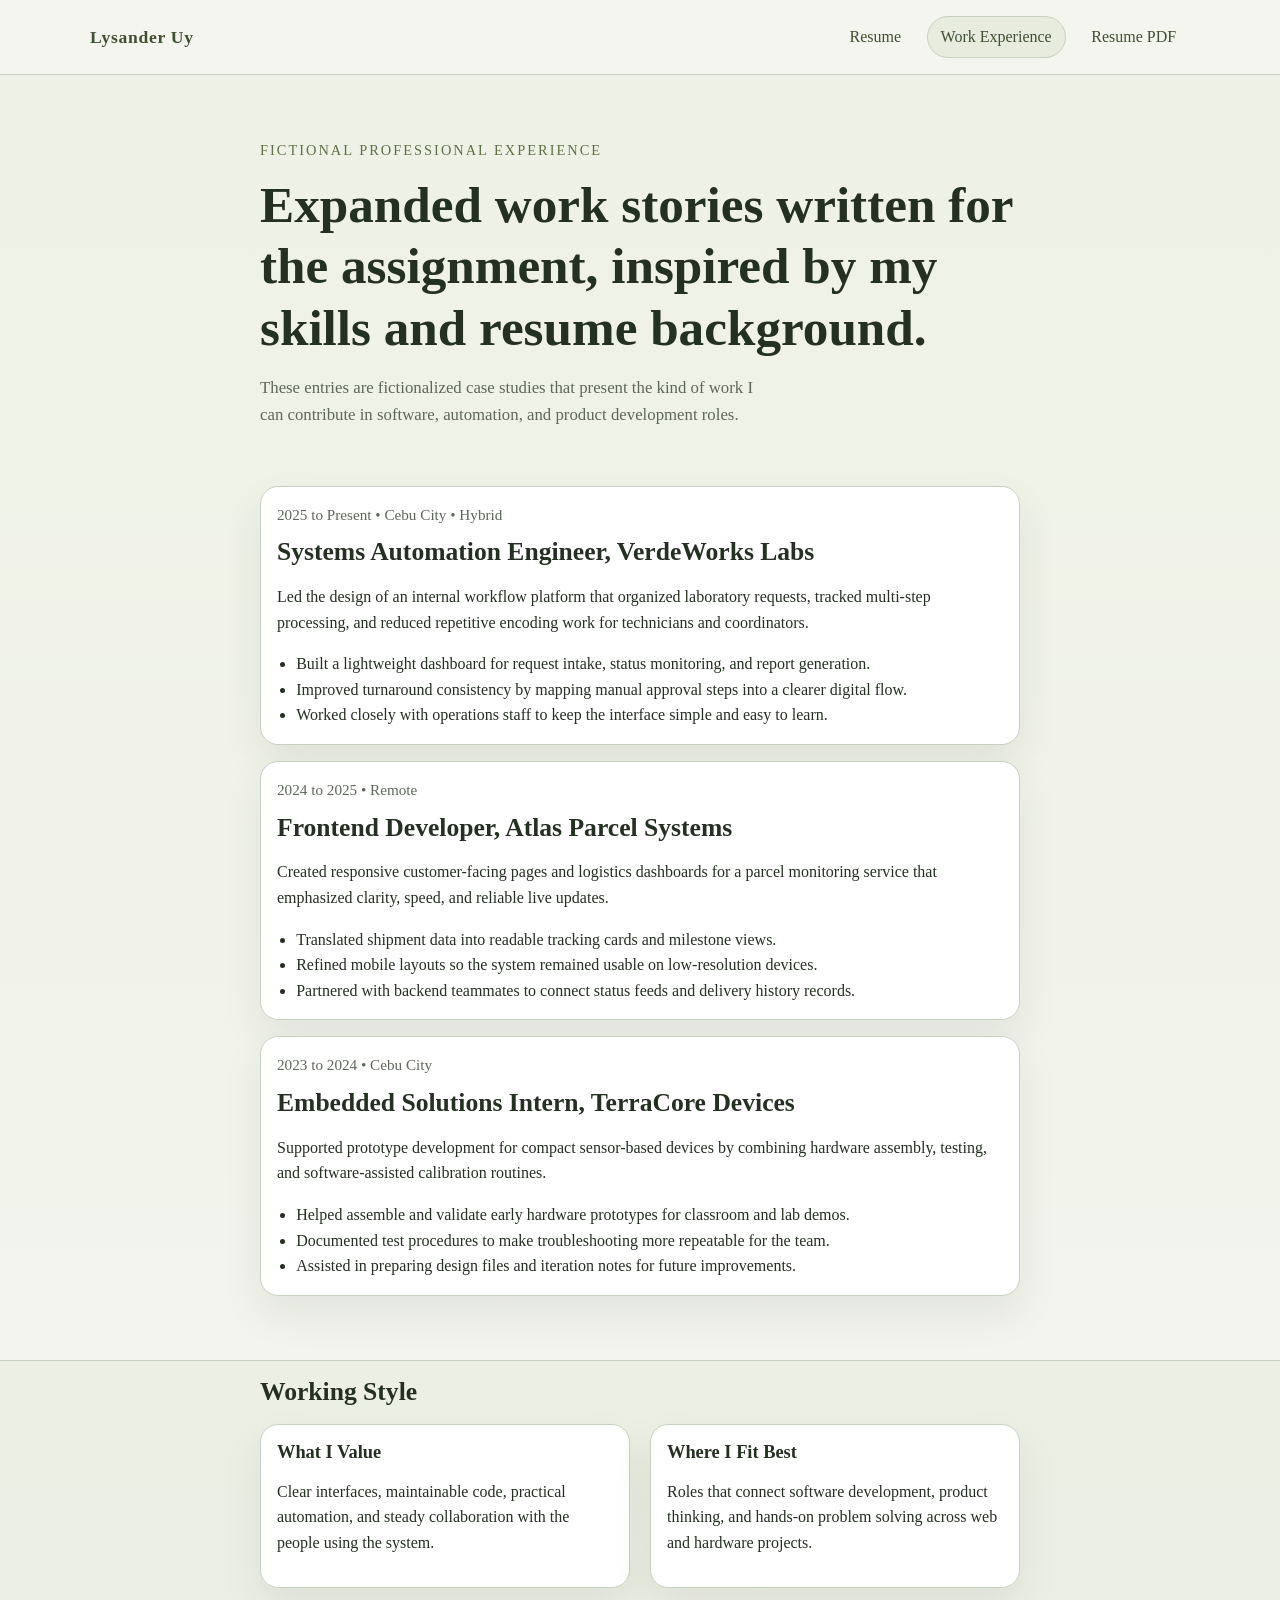
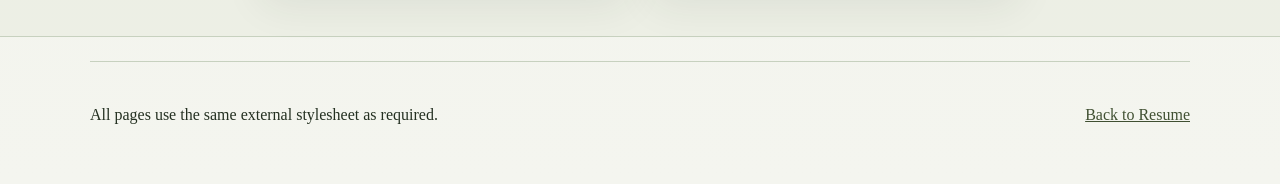
==== commit b6d2a9a1: "refactor: update experience and index pages for improved structure and content presentation" ====
--- a/experience.html
+++ b/experience.html
@@ -1,150 +1,106 @@
-<!doctype html>
+<!DOCTYPE html>
 <html lang="en">
   <head>
     <meta charset="UTF-8" />
     <meta name="viewport" content="width=device-width, initial-scale=1.0" />
-    <title>Lysander S. Uy | Experience</title>
+    <title>Lysander Uy | Work Experience</title>
     <link rel="stylesheet" href="styles.css" />
   </head>
   <body>
-    <div class="resume-page">
-      <div class="resume-noise"></div>
-      <div class="resume-grid"></div>
+    <header class="site-header">
+      <div class="container">
+        <nav class="site-nav" aria-label="Main navigation">
+          <a class="brand" href="index.html">Lysander Uy</a>
+          <div class="nav-links">
+            <a href="index.html">Resume</a>
+            <a class="active" href="experience.html">Work Experience</a>
+            <a href="public/Lysander_Uy_Resume.pdf" target="_blank" rel="noreferrer">Resume PDF</a>
+          </div>
+        </nav>
+      </div>
+    </header>
 
-      <header class="resume-header fade-1">
-        <span class="kicker">lysander.uy</span>
-        <nav class="page-nav" aria-label="Primary">
-          <a class="nav-link" href="index.html">Resume</a>
-          <a class="nav-link nav-link-active" href="experience.html">Experience</a>
-        </nav>
-      </header>
+    <main>
+      <section class="hero inner-hero">
+        <div class="container narrow">
+          <p class="eyebrow">Fictional Professional Experience</p>
+          <h1>Expanded work stories written for the assignment, inspired by my skills and resume background.</h1>
+          <p class="lead">
+            These entries are fictionalized case studies that present the kind of work I can contribute in
+            software, automation, and product development roles.
+          </p>
+        </div>
+      </section>
 
-      <main class="resume-main">
-        <section class="hero-block fade-2">
-          <div class="hero-copy-block">
-            <span class="kicker-sub">Professional Experience</span>
-            <h1 class="hero-title">Work Experience</h1>
-            <p class="hero-role">Actual Resume-Based Roles</p>
-            <p class="hero-copy">
-              My experience includes full-stack development, mobile app development, and workflow
-              automation. Across these roles, I worked on product features, API integration,
-              usability improvements, and backend-oriented process automation.
+      <section class="section">
+        <div class="container narrow">
+          <article class="experience-block">
+            <p class="meta">2025 to Present • Cebu City • Hybrid</p>
+            <h2>Systems Automation Engineer, VerdeWorks Labs</h2>
+            <p>
+              Led the design of an internal workflow platform that organized laboratory requests, tracked
+              multi-step processing, and reduced repetitive encoding work for technicians and coordinators.
             </p>
-          </div>
-
-          <aside class="panel simple-panel">
-            <p class="section-title">Quick Summary</p>
-            <p class="details">
-              Areas of work include web applications, mobile UI, backend integration, and
-              automation for real operational workflows.
-            </p>
-          </aside>
-        </section>
-
-        <section class="resume-columns fade-3">
-          <article class="column-stack">
-            <section class="panel">
-              <p class="section-title">Experience Timeline</p>
-
-              <div class="job">
-                <div class="job-topline">
-                  <p class="period">2024 - Present</p>
-                  <p class="meta-tag">Cebu (Remote)</p>
-                </div>
-                <h2 class="role">Full-Stack Developer Freelancer</h2>
-                <p class="company">Anek2</p>
-                <p class="details">
-                  Currently developing a DOH Lab Form Automation system for medical technologists in
-                  Cebu, enabling parallel processing of lab test results across multiple departments
-                  based on physician requests.
-                </p>
-                <p class="details">
-                  Contributing to system design, backend workflow automation, and data handling to
-                  improve turnaround time, reduce manual errors, and streamline inter-department
-                  coordination.
-                </p>
-              </div>
-
-              <div class="job">
-                <div class="job-topline">
-                  <p class="period">02/2026 - 05/2026</p>
-                  <p class="meta-tag">Cebu (Remote)</p>
-                </div>
-                <h2 class="role">Full-Stack Developer Intern</h2>
-                <p class="company">Symph</p>
-                <p class="details">
-                  Contributed to Symph's Finspend and CourtHub product, a real-time personal
-                  finance and expense management application.
-                </p>
-                <p class="details">
-                  Worked on feature implementation, bug fixes, and API integration as part of the
-                  development team to enhance product reliability and user experience.
-                </p>
-              </div>
-
-              <div class="job no-margin">
-                <div class="job-topline">
-                  <p class="period">02/2026 - 05/2026</p>
-                  <p class="meta-tag">Melbourne (Remote)</p>
-                </div>
-                <h2 class="role">Mobile App Developer Intern</h2>
-                <p class="company">Focus Bear</p>
-                <p class="details">
-                  Developed and maintained features for the Focus Bear Mobile App using React
-                  Native, improving user experience.
-                </p>
-                <p class="details">
-                  Collaborated with designers and backend engineers to implement responsive UI and
-                  integrate APIs.
-                </p>
-              </div>
-            </section>
+            <ul>
+              <li>Built a lightweight dashboard for request intake, status monitoring, and report generation.</li>
+              <li>Improved turnaround consistency by mapping manual approval steps into a clearer digital flow.</li>
+              <li>Worked closely with operations staff to keep the interface simple and easy to learn.</li>
+            </ul>
           </article>
 
-          <aside class="column-stack">
-            <section class="panel">
-              <p class="section-title">Experience Strengths</p>
+          <article class="experience-block">
+            <p class="meta">2024 to 2025 • Remote</p>
+            <h2>Frontend Developer, Atlas Parcel Systems</h2>
+            <p>
+              Created responsive customer-facing pages and logistics dashboards for a parcel monitoring
+              service that emphasized clarity, speed, and reliable live updates.
+            </p>
+            <ul>
+              <li>Translated shipment data into readable tracking cards and milestone views.</li>
+              <li>Refined mobile layouts so the system remained usable on low-resolution devices.</li>
+              <li>Partnered with backend teammates to connect status feeds and delivery history records.</li>
+            </ul>
+          </article>
 
-              <div class="project">
-                <h3 class="project-title">Frontend & Mobile Development</h3>
-                <p class="details">
-                  Worked on responsive interfaces, React Native features, and user experience
-                  improvements across web and mobile products.
-                </p>
-              </div>
+          <article class="experience-block">
+            <p class="meta">2023 to 2024 • Cebu City</p>
+            <h2>Embedded Solutions Intern, TerraCore Devices</h2>
+            <p>
+              Supported prototype development for compact sensor-based devices by combining hardware
+              assembly, testing, and software-assisted calibration routines.
+            </p>
+            <ul>
+              <li>Helped assemble and validate early hardware prototypes for classroom and lab demos.</li>
+              <li>Documented test procedures to make troubleshooting more repeatable for the team.</li>
+              <li>Assisted in preparing design files and iteration notes for future improvements.</li>
+            </ul>
+          </article>
+        </div>
+      </section>
 
-              <div class="project">
-                <h3 class="project-title">API & Backend Integration</h3>
-                <p class="details">
-                  Integrated APIs and supported backend-connected workflows as part of product and
-                  automation projects.
-                </p>
-              </div>
+      <section class="section muted-section">
+        <div class="container narrow">
+          <h2>Working Style</h2>
+          <div class="two-column">
+            <article class="card">
+              <h3>What I Value</h3>
+              <p>Clear interfaces, maintainable code, practical automation, and steady collaboration with the people using the system.</p>
+            </article>
 
-              <div class="project no-margin">
-                <h3 class="project-title">Workflow Automation</h3>
-                <p class="details">
-                  Helped design systems that reduce manual work, improve turnaround time, and make
-                  operations more reliable.
-                </p>
-              </div>
-            </section>
+            <article class="card">
+              <h3>Where I Fit Best</h3>
+              <p>Roles that connect software development, product thinking, and hands-on problem solving across web and hardware projects.</p>
+            </article>
+          </div>
+        </div>
+      </section>
+    </main>
 
-            <section class="panel">
-              <p class="section-title">Navigation</p>
-              <ul class="contact-list">
-                <li><a class="contact-item" href="index.html">Go to Resume Page</a></li>
-                <li><a class="contact-item" href="experience.html">Stay on Experience Page</a></li>
-              </ul>
-            </section>
-          </aside>
-        </section>
-      </main>
-
-      <footer class="resume-footer fade-4">
-        <span class="footer-copy">Lysander S. Uy · Experience</span>
-        <span class="footer-copy">Vanilla HTML & CSS</span>
-      </footer>
-    </div>
+    <footer class="site-footer">
+      <div class="container footer-content">
+        <p>All pages use the same external stylesheet as required.</p>
+        <a href="index.html">Back to Resume</a>
+      </div>
+    </footer>
   </body>
 </html>
--- a/styles.css
+++ b/styles.css
@@ -1,373 +1,265 @@
-@import url("https://fonts.googleapis.com/css2?family=DM+Mono:wght@300;400;500&family=Cormorant+Garamond:wght@300;400;600;700&display=swap");
+:root {
+  --bg: #f4f5ef;
+  --surface: #ffffff;
+  --surface-soft: #e8ecdf;
+  --text: #243021;
+  --muted: #5e685a;
+  --line: #c7d1bf;
+  --primary: #5f7146;
+  --primary-deep: #405032;
+  --shadow: rgba(36, 48, 33, 0.08);
+}
 
 * {
   box-sizing: border-box;
 }
 
+html {
+  scroll-behavior: smooth;
+}
+
 body {
   margin: 0;
-  background: #181d0c;
-}
-
-@keyframes fadeUp {
-  from {
-    opacity: 0;
-    transform: translateY(16px);
-  }
-  to {
-    opacity: 1;
-    transform: translateY(0);
-  }
-}
-
-.fade-1 {
-  animation: fadeUp 0.45s ease both;
-}
-
-.fade-2 {
-  animation: fadeUp 0.55s ease 0.08s both;
-}
-
-.fade-3 {
-  animation: fadeUp 0.65s ease 0.16s both;
-}
-
-.fade-4 {
-  animation: fadeUp 0.75s ease 0.24s both;
-}
-
-.resume-page {
-  min-height: 100vh;
-  position: relative;
-  display: flex;
-  flex-direction: column;
-  background: linear-gradient(160deg, #181d0c 0%, #222810 50%, #2c3515 100%);
-  font-family: "DM Mono", monospace;
-}
-
-.resume-noise {
-  position: absolute;
-  inset: 0;
-  pointer-events: none;
-  opacity: 0.18;
-  background-image: url("data:image/svg+xml,%3Csvg viewBox='0 0 256 256' xmlns='http://www.w3.org/2000/svg'%3E%3Cfilter id='n'%3E%3CfeTurbulence type='fractalNoise' baseFrequency='0.85' numOctaves='4' stitchTiles='stitch'/%3E%3C/filter%3E%3Crect width='100%25' height='100%25' filter='url(%23n)'/%3E%3C/svg%3E");
-}
-
-.resume-grid {
-  position: absolute;
-  inset: 0;
-  pointer-events: none;
-  opacity: 0.04;
-  background-image: linear-gradient(#7a8f40 1px, transparent 1px),
-    linear-gradient(90deg, #7a8f40 1px, transparent 1px);
-  background-size: 72px 72px;
-}
-
-.resume-header,
-.resume-footer,
-.resume-main {
-  position: relative;
-  z-index: 1;
-}
-
-.resume-header,
-.resume-footer {
+  font-family: Georgia, "Times New Roman", serif;
+  line-height: 1.6;
+  color: var(--text);
+  background: linear-gradient(180deg, #eef1e5 0%, var(--bg) 100%);
+}
+
+img {
+  display: block;
+  max-width: 100%;
+}
+
+a {
+  color: var(--primary-deep);
+}
+
+a:hover {
+  color: var(--primary);
+}
+
+.container {
+  width: min(1100px, calc(100% - 2rem));
+  margin: 0 auto;
+}
+
+.narrow {
+  width: min(760px, 100%);
+}
+
+.site-header {
+  position: sticky;
+  top: 0;
+  z-index: 10;
+  background: rgba(244, 245, 239, 0.94);
+  border-bottom: 1px solid var(--line);
+  backdrop-filter: blur(8px);
+}
+
+.site-nav {
   display: flex;
   align-items: center;
   justify-content: space-between;
-  gap: 16px;
-  padding: 24px 56px;
-}
-
-.resume-header {
-  border-bottom: 1px solid rgba(110, 136, 64, 0.3);
-}
-
-.resume-footer {
-  border-top: 1px solid rgba(110, 136, 64, 0.2);
-}
-
-.resume-main {
-  flex: 1;
-  padding: 40px 56px 48px;
-}
-
-.kicker,
-.kicker-sub,
-.section-title,
-.period,
-.meta-tag,
-.footer-copy,
-.nav-link {
-  text-transform: uppercase;
-}
-
-.kicker,
-.kicker-sub,
-.section-title,
-.footer-copy,
-.nav-link {
-  letter-spacing: 0.25em;
-}
-
-.kicker {
-  font-size: 10px;
-  color: #96b050;
-}
-
-.page-nav {
+  gap: 1rem;
+  padding: 1rem 0;
+}
+
+.brand {
+  font-size: 1.1rem;
+  font-weight: 700;
+  color: var(--primary-deep);
+  text-decoration: none;
+  letter-spacing: 0.04em;
+}
+
+.nav-links {
   display: flex;
   flex-wrap: wrap;
-  gap: 10px;
-}
-
-.nav-link {
+  gap: 0.75rem;
+}
+
+.nav-links a {
+  padding: 0.45rem 0.8rem;
+  border: 1px solid transparent;
+  border-radius: 999px;
   text-decoration: none;
-  font-size: 10px;
-  color: #c2d878;
-  border: 1px solid rgba(110, 136, 64, 0.45);
-  padding: 8px 12px;
-}
-
-.nav-link-active,
-.nav-link:hover {
-  background: rgba(150, 180, 60, 0.12);
-  color: #edf5a8;
-}
-
-.hero-block {
+}
+
+.nav-links a.active,
+.nav-links a:hover {
+  border-color: var(--line);
+  background: var(--surface-soft);
+}
+
+.hero {
+  padding: 4rem 0 3rem;
+}
+
+.inner-hero {
+  padding-bottom: 1.5rem;
+}
+
+.hero-grid {
   display: grid;
-  grid-template-columns: 1.25fr 0.75fr;
-  gap: 24px;
-  align-items: start;
-}
-
-.hero-copy-block,
-.panel {
-  border: 1px solid rgba(110, 136, 64, 0.45);
-  background: rgba(32, 39, 16, 0.6);
-  padding: 24px 28px;
-}
-
-.kicker-sub {
-  display: block;
-  margin-bottom: 12px;
-  font-size: 10px;
-  color: #c2d878;
-}
-
-.hero-title,
-.role,
-.project-title,
-.info-lead {
-  margin: 0;
-  color: #edf5a8;
-  font-family: "Cormorant Garamond", serif;
-}
-
-.hero-title {
-  font-size: clamp(48px, 8vw, 84px);
-  line-height: 0.92;
-  font-weight: 300;
-}
-
-.hero-role {
-  margin: 14px 0 12px;
-  font-size: 12px;
-  letter-spacing: 0.18em;
-  text-transform: uppercase;
-  color: #a8c84a;
-}
-
-.hero-copy,
-.details,
-.achievement-list {
-  font-size: 12px;
-  line-height: 1.8;
-  color: #c2d878;
-}
-
-.profile-panel,
-.simple-panel {
-  align-self: stretch;
-}
-
-.profile-image {
-  width: 100%;
-  height: auto;
-  display: block;
-  margin-bottom: 16px;
-  border: 1px solid rgba(110, 136, 64, 0.35);
-}
-
-.resume-columns {
-  display: grid;
-  grid-template-columns: 1fr 0.95fr;
-  gap: 24px;
-  margin-top: 28px;
-}
-
-.column-stack {
-  display: flex;
-  flex-direction: column;
-  gap: 24px;
-}
-
-.section-title {
-  margin: 0 0 18px;
-  font-size: 10px;
-  color: #96b050;
-}
-
-.info-lead,
-.project-title {
-  font-size: 24px;
-  line-height: 1.15;
-}
-
-.info-sub,
-.project-stack,
-.company {
-  margin: 8px 0 10px;
-  font-size: 11px;
-  letter-spacing: 0.16em;
-  text-transform: uppercase;
-  color: #a8c84a;
-}
-
-.skill-group + .skill-group {
-  margin-top: 20px;
-}
-
-.group-label {
-  margin: 0 0 10px;
-  color: #edf5a8;
-  font-size: 11px;
+  grid-template-columns: 1.2fr 0.8fr;
+  gap: 2rem;
+  align-items: center;
+}
+
+.eyebrow {
+  margin: 0 0 0.75rem;
+  color: var(--primary);
+  font-size: 0.9rem;
   letter-spacing: 0.14em;
   text-transform: uppercase;
 }
 
-.chips {
+h1,
+h2,
+h3 {
+  margin-top: 0;
+  line-height: 1.2;
+}
+
+h1 {
+  margin-bottom: 1rem;
+  font-size: clamp(2.2rem, 4vw, 4rem);
+}
+
+h2 {
+  margin-bottom: 1rem;
+  font-size: 1.6rem;
+}
+
+h3 {
+  margin-bottom: 0.5rem;
+  font-size: 1.15rem;
+}
+
+.lead {
+  max-width: 62ch;
+  color: var(--muted);
+  font-size: 1.05rem;
+}
+
+.contact-list {
+  padding: 0;
+  margin: 1.5rem 0 0;
+  list-style: none;
+}
+
+.contact-list li {
+  margin-bottom: 0.5rem;
+}
+
+.resume-figure,
+.card,
+.experience-block {
+  margin: 0;
+  padding: 1rem;
+  border: 1px solid var(--line);
+  border-radius: 18px;
+  background: var(--surface);
+  box-shadow: 0 18px 40px var(--shadow);
+}
+
+.resume-figure img {
+  border-radius: 12px;
+  border: 1px solid var(--line);
+}
+
+.resume-figure figcaption {
+  margin-top: 0.75rem;
+  color: var(--muted);
+  font-size: 0.92rem;
+}
+
+.section {
+  padding: 1rem 0 3rem;
+}
+
+.muted-section {
+  background: rgba(232, 236, 223, 0.55);
+  border-top: 1px solid var(--line);
+  border-bottom: 1px solid var(--line);
+}
+
+.two-column {
+  display: grid;
+  grid-template-columns: repeat(2, minmax(0, 1fr));
+  gap: 1.25rem;
+}
+
+.tag-list {
   display: flex;
   flex-wrap: wrap;
-  gap: 8px;
-}
-
-.chip {
-  padding: 6px 12px;
-  border: 1px solid #6e8840;
-  color: #c2d878;
-  font-size: 10px;
-}
-
-.job,
-.project {
-  margin-bottom: 22px;
-}
-
-.job-topline {
+  gap: 0.6rem;
+}
+
+.tag-list span {
+  padding: 0.35rem 0.7rem;
+  border-radius: 999px;
+  background: var(--surface-soft);
+  color: var(--primary-deep);
+  font-size: 0.92rem;
+}
+
+.timeline {
+  display: grid;
+  gap: 1rem;
+}
+
+.timeline-item {
+  padding-left: 1rem;
+  border-left: 3px solid var(--primary);
+}
+
+.meta {
+  margin: 0 0 0.65rem;
+  color: var(--muted);
+  font-size: 0.95rem;
+}
+
+.experience-block {
+  margin-bottom: 1rem;
+}
+
+.experience-block ul {
+  margin: 0.75rem 0 0;
+  padding-left: 1.2rem;
+}
+
+.site-footer {
+  padding: 1.5rem 0 2.5rem;
+}
+
+.footer-content {
   display: flex;
   justify-content: space-between;
-  align-items: baseline;
-  gap: 12px;
-}
-
-.period,
-.meta-tag {
-  margin: 0 0 6px;
-  font-size: 10px;
-  letter-spacing: 0.18em;
-  color: #7f9942;
-}
-
-.meta-tag {
-  color: #6d8440;
-  text-align: right;
-}
-
-.role {
-  font-size: 30px;
-  line-height: 1.05;
-}
-
-.contact-list {
-  list-style: none;
-  margin: 0;
-  padding: 0;
-  display: flex;
-  flex-direction: column;
-  gap: 6px;
-}
-
-.contact-item {
-  display: block;
-  padding: 8px 10px;
-  text-decoration: none;
-  color: #c2d878;
-  font-size: 12px;
-  border: 1px solid transparent;
-}
-
-.contact-item:hover {
-  border-color: rgba(110, 136, 64, 0.6);
-  background: rgba(150, 180, 60, 0.08);
-  color: #d4ed60;
-}
-
-.achievement-list {
-  margin: 0;
-  padding-left: 18px;
-}
-
-.no-margin {
-  margin-bottom: 0;
-}
-
-.footer-copy {
-  font-size: 9px;
-  color: #526630;
-}
-
-@media (max-width: 1024px) {
-  .hero-block,
-  .resume-columns {
-    grid-template-columns: 1fr;
-  }
-}
-
-@media (max-width: 768px) {
-  .resume-header,
-  .resume-footer {
-    padding: 20px 22px;
+  gap: 1rem;
+  align-items: center;
+  border-top: 1px solid var(--line);
+  padding-top: 1.5rem;
+}
+
+@media (max-width: 800px) {
+  .site-nav,
+  .footer-content {
     flex-direction: column;
     align-items: flex-start;
   }
 
-  .resume-main {
-    padding: 28px 22px 32px;
-  }
-
-  .hero-copy-block,
-  .panel {
-    padding: 20px;
-  }
-
-  .role {
-    font-size: 26px;
-  }
-
-  .project-title,
-  .info-lead {
-    font-size: 22px;
-  }
-
-  .job-topline {
-    flex-direction: column;
-    align-items: flex-start;
-    gap: 4px;
-  }
-
-  .meta-tag {
-    text-align: left;
-  }
-}
+  .hero-grid,
+  .two-column {
+    grid-template-columns: 1fr;
+  }
+
+  .hero {
+    padding-top: 2.5rem;
+  }
+
+  .nav-links {
+    width: 100%;
+  }
+}
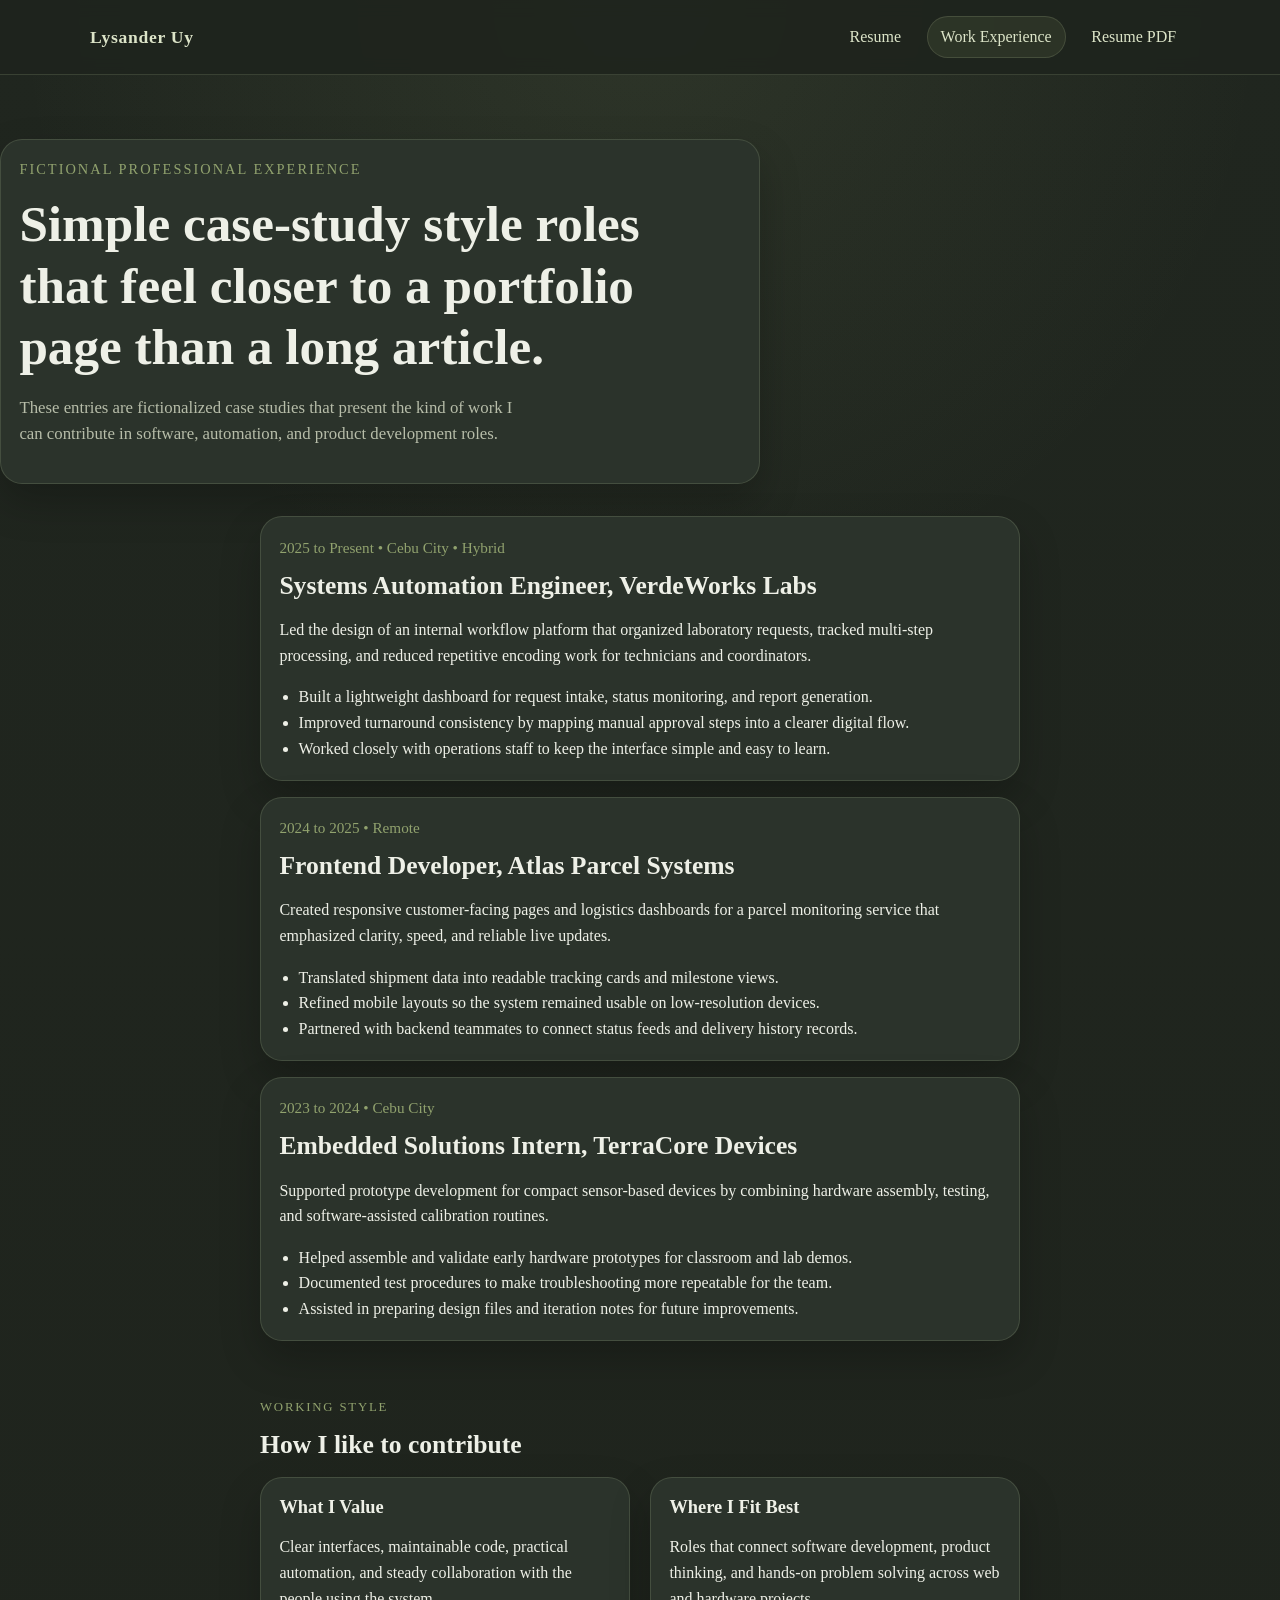
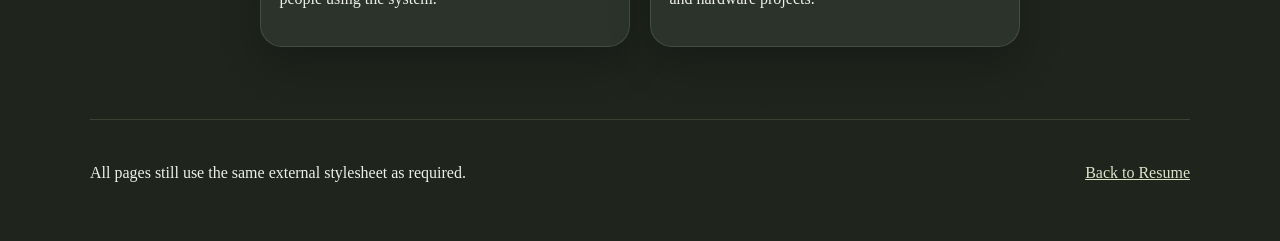
==== commit d4561dc4: "refactor: enhance layout and content presentation across experience and index pages" ====
--- a/experience.html
+++ b/experience.html
@@ -22,9 +22,9 @@
 
     <main>
       <section class="hero inner-hero">
-        <div class="container narrow">
+        <div class="container narrow hero-copy card feature-card">
           <p class="eyebrow">Fictional Professional Experience</p>
-          <h1>Expanded work stories written for the assignment, inspired by my skills and resume background.</h1>
+          <h1>Simple case-study style roles that feel closer to a portfolio page than a long article.</h1>
           <p class="lead">
             These entries are fictionalized case studies that present the kind of work I can contribute in
             software, automation, and product development roles.
@@ -32,9 +32,9 @@
         </div>
       </section>
 
-      <section class="section">
-        <div class="container narrow">
-          <article class="experience-block">
+      <section class="section compact-section">
+        <div class="container narrow cards-stack">
+          <article class="card experience-block">
             <p class="meta">2025 to Present • Cebu City • Hybrid</p>
             <h2>Systems Automation Engineer, VerdeWorks Labs</h2>
             <p>
@@ -48,7 +48,7 @@
             </ul>
           </article>
 
-          <article class="experience-block">
+          <article class="card experience-block">
             <p class="meta">2024 to 2025 • Remote</p>
             <h2>Frontend Developer, Atlas Parcel Systems</h2>
             <p>
@@ -62,7 +62,7 @@
             </ul>
           </article>
 
-          <article class="experience-block">
+          <article class="card experience-block">
             <p class="meta">2023 to 2024 • Cebu City</p>
             <h2>Embedded Solutions Intern, TerraCore Devices</h2>
             <p>
@@ -78,16 +78,19 @@
         </div>
       </section>
 
-      <section class="section muted-section">
+      <section class="section compact-section">
         <div class="container narrow">
-          <h2>Working Style</h2>
+          <div class="section-heading">
+            <p class="panel-label">Working Style</p>
+            <h2>How I like to contribute</h2>
+          </div>
           <div class="two-column">
-            <article class="card">
+            <article class="card panel-block">
               <h3>What I Value</h3>
               <p>Clear interfaces, maintainable code, practical automation, and steady collaboration with the people using the system.</p>
             </article>
 
-            <article class="card">
+            <article class="card panel-block">
               <h3>Where I Fit Best</h3>
               <p>Roles that connect software development, product thinking, and hands-on problem solving across web and hardware projects.</p>
             </article>
@@ -98,7 +101,7 @@
 
     <footer class="site-footer">
       <div class="container footer-content">
-        <p>All pages use the same external stylesheet as required.</p>
+        <p>All pages still use the same external stylesheet as required.</p>
         <a href="index.html">Back to Resume</a>
       </div>
     </footer>
--- a/styles.css
+++ b/styles.css
@@ -1,13 +1,15 @@
 :root {
-  --bg: #f4f5ef;
-  --surface: #ffffff;
-  --surface-soft: #e8ecdf;
-  --text: #243021;
-  --muted: #5e685a;
-  --line: #c7d1bf;
-  --primary: #5f7146;
-  --primary-deep: #405032;
-  --shadow: rgba(36, 48, 33, 0.08);
+  --bg: #1f241d;
+  --bg-soft: #262c24;
+  --surface: #2b332b;
+  --surface-soft: #313a31;
+  --surface-strong: #394338;
+  --text: #eef0e7;
+  --muted: #b7bda9;
+  --line: rgba(184, 197, 157, 0.18);
+  --primary: #91a26e;
+  --primary-deep: #dce4c8;
+  --shadow: rgba(0, 0, 0, 0.22);
 }
 
 * {
@@ -23,7 +25,9 @@
   font-family: Georgia, "Times New Roman", serif;
   line-height: 1.6;
   color: var(--text);
-  background: linear-gradient(180deg, #eef1e5 0%, var(--bg) 100%);
+  background:
+    radial-gradient(circle at top, rgba(145, 162, 110, 0.12), transparent 32%),
+    linear-gradient(180deg, #20261f 0%, var(--bg) 100%);
 }
 
 img {
@@ -52,7 +56,7 @@
   position: sticky;
   top: 0;
   z-index: 10;
-  background: rgba(244, 245, 239, 0.94);
+  background: rgba(31, 36, 29, 0.9);
   border-bottom: 1px solid var(--line);
   backdrop-filter: blur(8px);
 }
@@ -89,7 +93,7 @@
 .nav-links a.active,
 .nav-links a:hover {
   border-color: var(--line);
-  background: var(--surface-soft);
+  background: rgba(145, 162, 110, 0.12);
 }
 
 .hero {
@@ -105,6 +109,36 @@
   grid-template-columns: 1.2fr 0.8fr;
   gap: 2rem;
   align-items: center;
+}
+
+.hero-shell,
+.dashboard-grid,
+.split-grid,
+.cards-three {
+  display: grid;
+  gap: 1.25rem;
+}
+
+.hero-shell {
+  grid-template-columns: 1.15fr 0.85fr;
+  align-items: stretch;
+}
+
+.dashboard-grid {
+  grid-template-columns: repeat(4, minmax(0, 1fr));
+}
+
+.split-grid {
+  grid-template-columns: repeat(2, minmax(0, 1fr));
+}
+
+.cards-three {
+  grid-template-columns: repeat(3, minmax(0, 1fr));
+}
+
+.cards-stack {
+  display: grid;
+  gap: 1rem;
 }
 
 .eyebrow {
@@ -143,6 +177,11 @@
   font-size: 1.05rem;
 }
 
+.feature-card {
+  padding: 1.5rem;
+  background: linear-gradient(180deg, rgba(145, 162, 110, 0.08), transparent 100%), var(--surface);
+}
+
 .contact-list {
   padding: 0;
   margin: 1.5rem 0 0;
@@ -153,13 +192,21 @@
   margin-bottom: 0.5rem;
 }
 
+.compact-list {
+  margin-top: 0;
+}
+
+.compact-list a {
+  text-decoration: none;
+}
+
 .resume-figure,
 .card,
 .experience-block {
   margin: 0;
-  padding: 1rem;
+  padding: 1.15rem;
   border: 1px solid var(--line);
-  border-radius: 18px;
+  border-radius: 22px;
   background: var(--surface);
   box-shadow: 0 18px 40px var(--shadow);
 }
@@ -179,16 +226,34 @@
   padding: 1rem 0 3rem;
 }
 
-.muted-section {
-  background: rgba(232, 236, 223, 0.55);
-  border-top: 1px solid var(--line);
-  border-bottom: 1px solid var(--line);
+.compact-section {
+  padding-top: 0.5rem;
 }
 
 .two-column {
   display: grid;
   grid-template-columns: repeat(2, minmax(0, 1fr));
   gap: 1.25rem;
+}
+
+.panel-block {
+  min-height: 100%;
+}
+
+.panel-label {
+  margin: 0 0 0.8rem;
+  color: var(--primary);
+  font-size: 0.8rem;
+  letter-spacing: 0.14em;
+  text-transform: uppercase;
+}
+
+.wide-panel {
+  grid-column: span 2;
+}
+
+.section-heading {
+  margin-bottom: 1rem;
 }
 
 .tag-list {
@@ -200,19 +265,33 @@
 .tag-list span {
   padding: 0.35rem 0.7rem;
   border-radius: 999px;
-  background: var(--surface-soft);
+  background: rgba(145, 162, 110, 0.12);
   color: var(--primary-deep);
   font-size: 0.92rem;
-}
-
-.timeline {
-  display: grid;
-  gap: 1rem;
-}
-
-.timeline-item {
-  padding-left: 1rem;
-  border-left: 3px solid var(--primary);
+  border: 1px solid rgba(145, 162, 110, 0.16);
+}
+
+.stat-row {
+  display: grid;
+  grid-template-columns: repeat(3, minmax(0, 1fr));
+  gap: 0.8rem;
+  margin-top: 1.5rem;
+}
+
+.mini-card {
+  padding: 0.9rem 1rem;
+  border: 1px solid var(--line);
+  border-radius: 18px;
+  background: rgba(255, 255, 255, 0.02);
+}
+
+.mini-label {
+  display: block;
+  margin-bottom: 0.2rem;
+  color: var(--muted);
+  font-size: 0.78rem;
+  letter-spacing: 0.08em;
+  text-transform: uppercase;
 }
 
 .meta {
@@ -223,6 +302,25 @@
 
 .experience-block {
   margin-bottom: 1rem;
+}
+
+.cards-stack .experience-block {
+  margin-bottom: 0;
+}
+
+.experience-card .meta,
+.experience-block .meta {
+  color: var(--primary);
+}
+
+.role-line {
+  margin: 0 0 0.75rem;
+  color: var(--primary-deep);
+}
+
+.stack-list {
+  display: grid;
+  gap: 1rem;
 }
 
 .experience-block ul {
@@ -251,8 +349,20 @@
   }
 
   .hero-grid,
-  .two-column {
+  .hero-shell,
+  .split-grid,
+  .cards-three,
+  .two-column,
+  .stat-row {
     grid-template-columns: 1fr;
+  }
+
+  .dashboard-grid {
+    grid-template-columns: 1fr;
+  }
+
+  .wide-panel {
+    grid-column: span 1;
   }
 
   .hero {
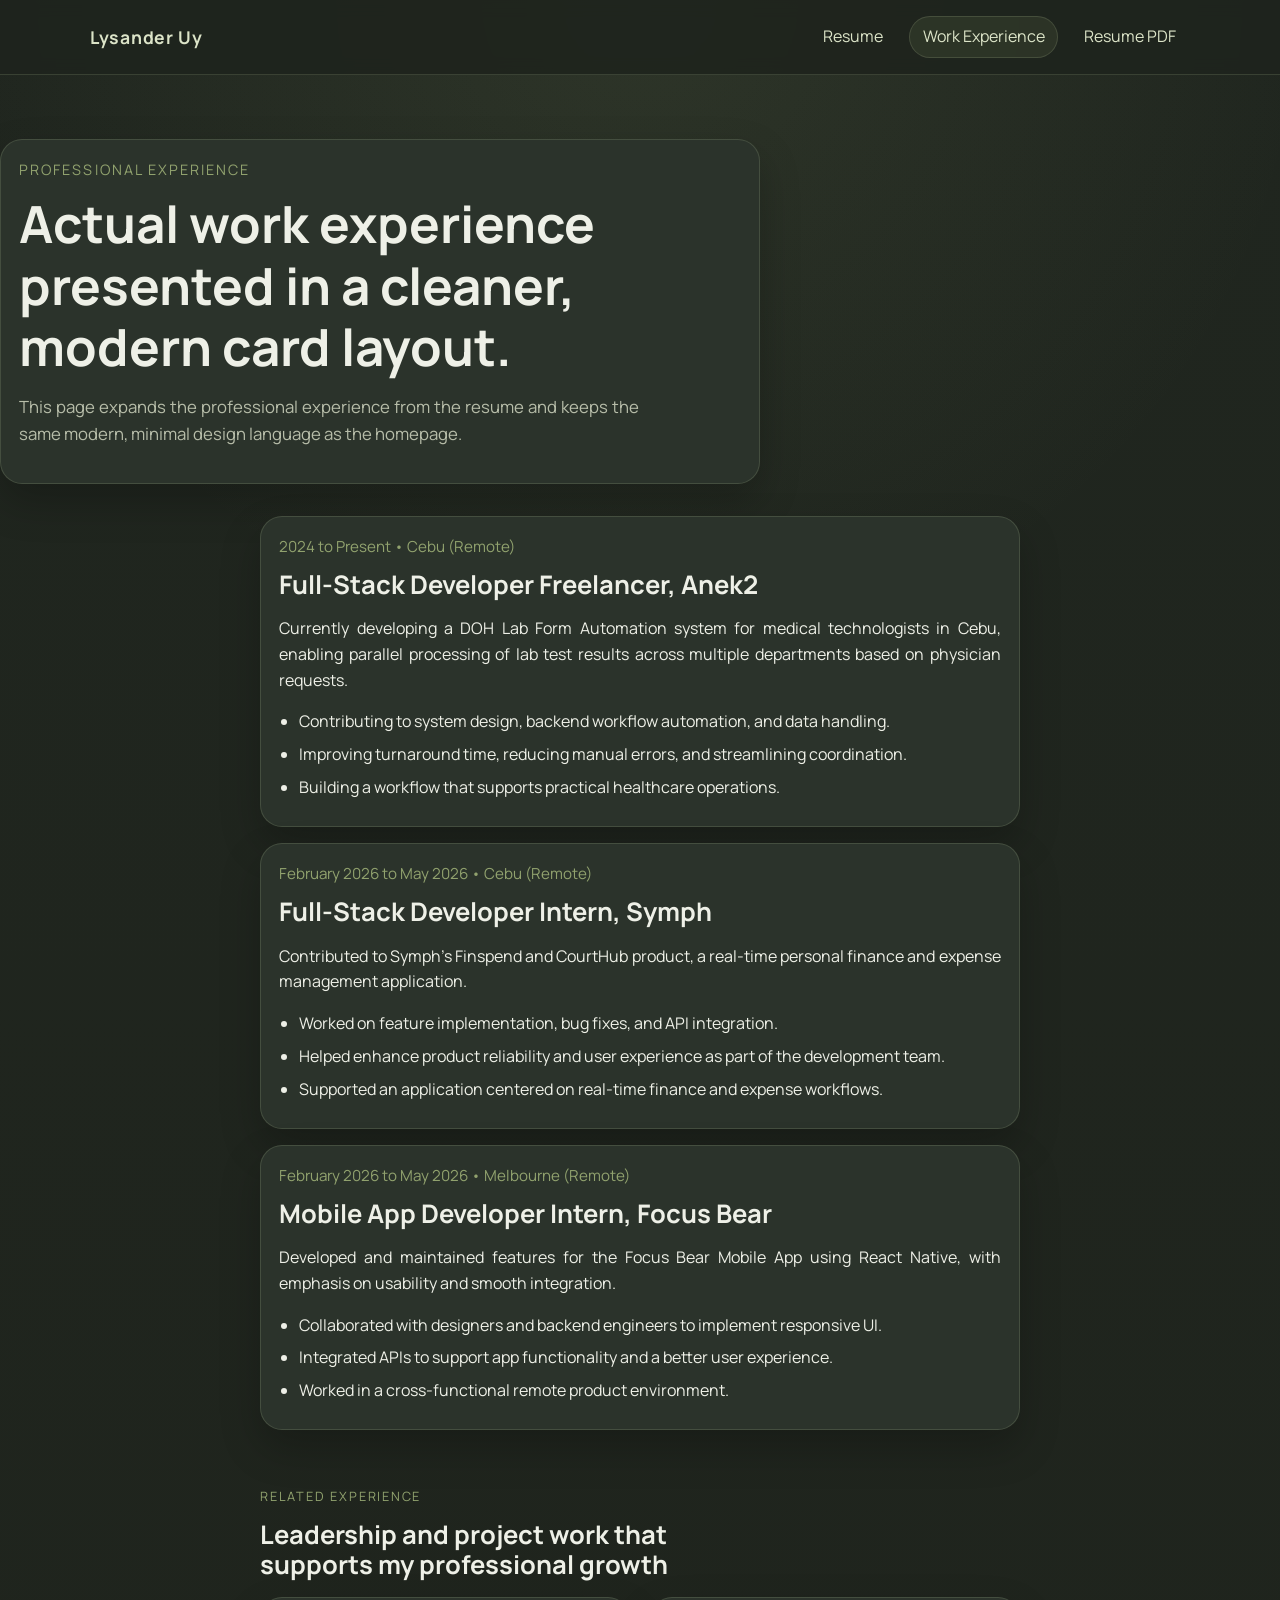
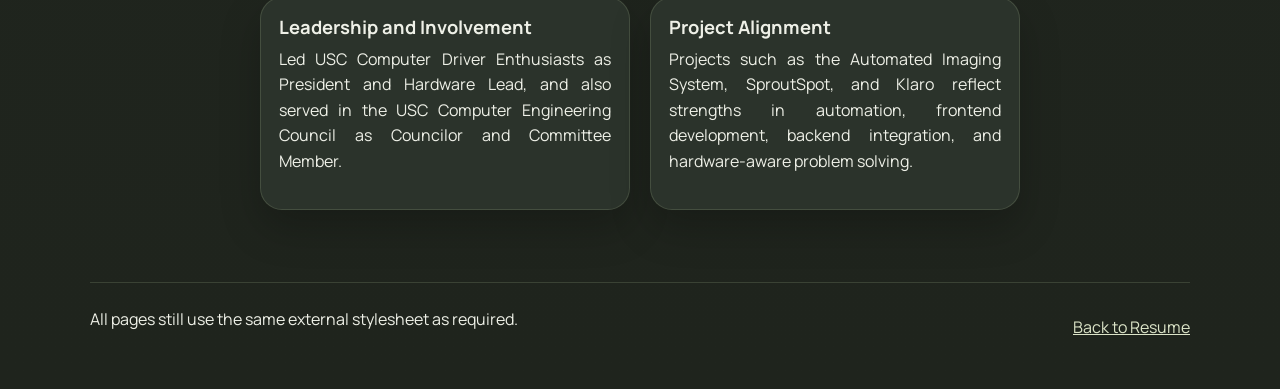
==== commit 88b85276: "refactor: refine content and layout for experience and index pages, enhancing clarity and modern des" ====
--- a/experience.html
+++ b/experience.html
@@ -23,11 +23,11 @@
     <main>
       <section class="hero inner-hero">
         <div class="container narrow hero-copy card feature-card">
-          <p class="eyebrow">Fictional Professional Experience</p>
-          <h1>Simple case-study style roles that feel closer to a portfolio page than a long article.</h1>
+          <p class="eyebrow">Professional Experience</p>
+          <h1>Actual work experience presented in a cleaner, modern card layout.</h1>
           <p class="lead">
-            These entries are fictionalized case studies that present the kind of work I can contribute in
-            software, automation, and product development roles.
+            This page expands the professional experience from the resume and keeps the same modern,
+            minimal design language as the homepage.
           </p>
         </div>
       </section>
@@ -35,44 +35,44 @@
       <section class="section compact-section">
         <div class="container narrow cards-stack">
           <article class="card experience-block">
-            <p class="meta">2025 to Present • Cebu City • Hybrid</p>
-            <h2>Systems Automation Engineer, VerdeWorks Labs</h2>
+            <p class="meta">2024 to Present • Cebu (Remote)</p>
+            <h2>Full-Stack Developer Freelancer, Anek2</h2>
             <p>
-              Led the design of an internal workflow platform that organized laboratory requests, tracked
-              multi-step processing, and reduced repetitive encoding work for technicians and coordinators.
+              Currently developing a DOH Lab Form Automation system for medical technologists in Cebu,
+              enabling parallel processing of lab test results across multiple departments based on physician requests.
             </p>
             <ul>
-              <li>Built a lightweight dashboard for request intake, status monitoring, and report generation.</li>
-              <li>Improved turnaround consistency by mapping manual approval steps into a clearer digital flow.</li>
-              <li>Worked closely with operations staff to keep the interface simple and easy to learn.</li>
+              <li>Contributing to system design, backend workflow automation, and data handling.</li>
+              <li>Improving turnaround time, reducing manual errors, and streamlining coordination.</li>
+              <li>Building a workflow that supports practical healthcare operations.</li>
             </ul>
           </article>
 
           <article class="card experience-block">
-            <p class="meta">2024 to 2025 • Remote</p>
-            <h2>Frontend Developer, Atlas Parcel Systems</h2>
+            <p class="meta">February 2026 to May 2026 • Cebu (Remote)</p>
+            <h2>Full-Stack Developer Intern, Symph</h2>
             <p>
-              Created responsive customer-facing pages and logistics dashboards for a parcel monitoring
-              service that emphasized clarity, speed, and reliable live updates.
+              Contributed to Symph's Finspend and CourtHub product, a real-time personal finance and expense
+              management application.
             </p>
             <ul>
-              <li>Translated shipment data into readable tracking cards and milestone views.</li>
-              <li>Refined mobile layouts so the system remained usable on low-resolution devices.</li>
-              <li>Partnered with backend teammates to connect status feeds and delivery history records.</li>
+              <li>Worked on feature implementation, bug fixes, and API integration.</li>
+              <li>Helped enhance product reliability and user experience as part of the development team.</li>
+              <li>Supported an application centered on real-time finance and expense workflows.</li>
             </ul>
           </article>
 
           <article class="card experience-block">
-            <p class="meta">2023 to 2024 • Cebu City</p>
-            <h2>Embedded Solutions Intern, TerraCore Devices</h2>
+            <p class="meta">February 2026 to May 2026 • Melbourne (Remote)</p>
+            <h2>Mobile App Developer Intern, Focus Bear</h2>
             <p>
-              Supported prototype development for compact sensor-based devices by combining hardware
-              assembly, testing, and software-assisted calibration routines.
+              Developed and maintained features for the Focus Bear Mobile App using React Native,
+              with emphasis on usability and smooth integration.
             </p>
             <ul>
-              <li>Helped assemble and validate early hardware prototypes for classroom and lab demos.</li>
-              <li>Documented test procedures to make troubleshooting more repeatable for the team.</li>
-              <li>Assisted in preparing design files and iteration notes for future improvements.</li>
+              <li>Collaborated with designers and backend engineers to implement responsive UI.</li>
+              <li>Integrated APIs to support app functionality and a better user experience.</li>
+              <li>Worked in a cross-functional remote product environment.</li>
             </ul>
           </article>
         </div>
@@ -81,18 +81,18 @@
       <section class="section compact-section">
         <div class="container narrow">
           <div class="section-heading">
-            <p class="panel-label">Working Style</p>
-            <h2>How I like to contribute</h2>
+            <p class="panel-label">Related Experience</p>
+            <h2>Leadership and project work that supports my professional growth</h2>
           </div>
           <div class="two-column">
             <article class="card panel-block">
-              <h3>What I Value</h3>
-              <p>Clear interfaces, maintainable code, practical automation, and steady collaboration with the people using the system.</p>
+              <h3>Leadership and Involvement</h3>
+              <p>Led USC Computer Driver Enthusiasts as President and Hardware Lead, and also served in the USC Computer Engineering Council as Councilor and Committee Member.</p>
             </article>
 
             <article class="card panel-block">
-              <h3>Where I Fit Best</h3>
-              <p>Roles that connect software development, product thinking, and hands-on problem solving across web and hardware projects.</p>
+              <h3>Project Alignment</h3>
+              <p>Projects such as the Automated Imaging System, SproutSpot, and Klaro reflect strengths in automation, frontend development, backend integration, and hardware-aware problem solving.</p>
             </article>
           </div>
         </div>
--- a/styles.css
+++ b/styles.css
@@ -1,3 +1,5 @@
+@import url("https://fonts.googleapis.com/css2?family=Manrope:wght@400;500;600;700;800&display=swap");
+
 :root {
   --bg: #1f241d;
   --bg-soft: #262c24;
@@ -22,7 +24,7 @@
 
 body {
   margin: 0;
-  font-family: Georgia, "Times New Roman", serif;
+  font-family: "Manrope", "Segoe UI", sans-serif;
   line-height: 1.6;
   color: var(--text);
   background:
@@ -154,6 +156,7 @@
 h3 {
   margin-top: 0;
   line-height: 1.2;
+  text-wrap: balance;
 }
 
 h1 {
@@ -175,6 +178,12 @@
   max-width: 62ch;
   color: var(--muted);
   font-size: 1.05rem;
+}
+
+p {
+  margin-top: 0;
+  text-align: justify;
+  text-justify: inter-word;
 }
 
 .feature-card {
@@ -323,9 +332,19 @@
   gap: 1rem;
 }
 
+.detail-list {
+  margin: 0;
+  padding-left: 1.15rem;
+}
+
 .experience-block ul {
   margin: 0.75rem 0 0;
   padding-left: 1.2rem;
+}
+
+.detail-list li,
+.experience-block li {
+  margin-bottom: 0.45rem;
 }
 
 .site-footer {
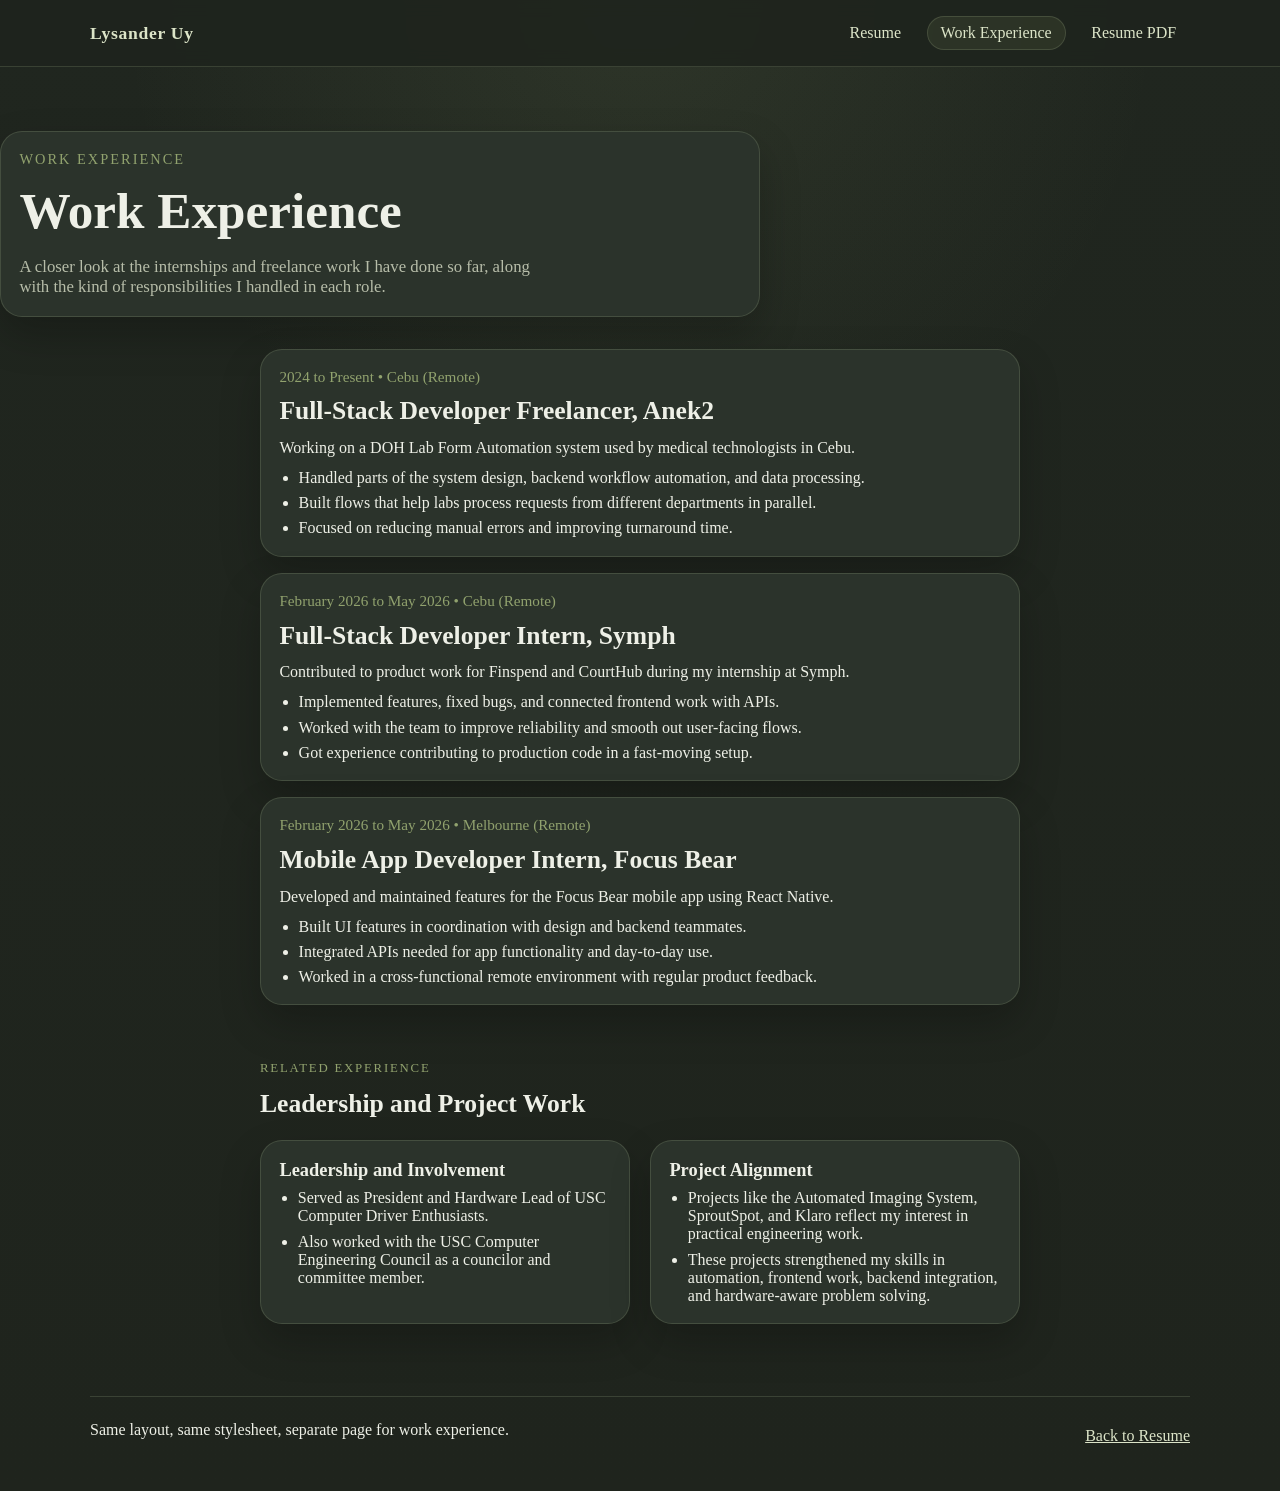
==== commit f695e590: "refactor: update content and layout for experience and index pages" ====
--- a/experience.html
+++ b/experience.html
@@ -23,11 +23,11 @@
     <main>
       <section class="hero inner-hero">
         <div class="container narrow hero-copy card feature-card">
-          <p class="eyebrow">Professional Experience</p>
-          <h1>Actual work experience presented in a cleaner, modern card layout.</h1>
+          <p class="eyebrow">Work Experience</p>
+          <h1>Work Experience</h1>
           <p class="lead">
-            This page expands the professional experience from the resume and keeps the same modern,
-            minimal design language as the homepage.
+            A closer look at the internships and freelance work I have done so far, along with the
+            kind of responsibilities I handled in each role.
           </p>
         </div>
       </section>
@@ -38,13 +38,12 @@
             <p class="meta">2024 to Present • Cebu (Remote)</p>
             <h2>Full-Stack Developer Freelancer, Anek2</h2>
             <p>
-              Currently developing a DOH Lab Form Automation system for medical technologists in Cebu,
-              enabling parallel processing of lab test results across multiple departments based on physician requests.
+              Working on a DOH Lab Form Automation system used by medical technologists in Cebu.
             </p>
             <ul>
-              <li>Contributing to system design, backend workflow automation, and data handling.</li>
-              <li>Improving turnaround time, reducing manual errors, and streamlining coordination.</li>
-              <li>Building a workflow that supports practical healthcare operations.</li>
+              <li>Handled parts of the system design, backend workflow automation, and data processing.</li>
+              <li>Built flows that help labs process requests from different departments in parallel.</li>
+              <li>Focused on reducing manual errors and improving turnaround time.</li>
             </ul>
           </article>
 
@@ -52,13 +51,12 @@
             <p class="meta">February 2026 to May 2026 • Cebu (Remote)</p>
             <h2>Full-Stack Developer Intern, Symph</h2>
             <p>
-              Contributed to Symph's Finspend and CourtHub product, a real-time personal finance and expense
-              management application.
+              Contributed to product work for Finspend and CourtHub during my internship at Symph.
             </p>
             <ul>
-              <li>Worked on feature implementation, bug fixes, and API integration.</li>
-              <li>Helped enhance product reliability and user experience as part of the development team.</li>
-              <li>Supported an application centered on real-time finance and expense workflows.</li>
+              <li>Implemented features, fixed bugs, and connected frontend work with APIs.</li>
+              <li>Worked with the team to improve reliability and smooth out user-facing flows.</li>
+              <li>Got experience contributing to production code in a fast-moving setup.</li>
             </ul>
           </article>
 
@@ -66,13 +64,12 @@
             <p class="meta">February 2026 to May 2026 • Melbourne (Remote)</p>
             <h2>Mobile App Developer Intern, Focus Bear</h2>
             <p>
-              Developed and maintained features for the Focus Bear Mobile App using React Native,
-              with emphasis on usability and smooth integration.
+              Developed and maintained features for the Focus Bear mobile app using React Native.
             </p>
             <ul>
-              <li>Collaborated with designers and backend engineers to implement responsive UI.</li>
-              <li>Integrated APIs to support app functionality and a better user experience.</li>
-              <li>Worked in a cross-functional remote product environment.</li>
+              <li>Built UI features in coordination with design and backend teammates.</li>
+              <li>Integrated APIs needed for app functionality and day-to-day use.</li>
+              <li>Worked in a cross-functional remote environment with regular product feedback.</li>
             </ul>
           </article>
         </div>
@@ -82,17 +79,23 @@
         <div class="container narrow">
           <div class="section-heading">
             <p class="panel-label">Related Experience</p>
-            <h2>Leadership and project work that supports my professional growth</h2>
+            <h2>Leadership and Project Work</h2>
           </div>
           <div class="two-column">
             <article class="card panel-block">
               <h3>Leadership and Involvement</h3>
-              <p>Led USC Computer Driver Enthusiasts as President and Hardware Lead, and also served in the USC Computer Engineering Council as Councilor and Committee Member.</p>
+              <ul class="detail-list">
+                <li>Served as President and Hardware Lead of USC Computer Driver Enthusiasts.</li>
+                <li>Also worked with the USC Computer Engineering Council as a councilor and committee member.</li>
+              </ul>
             </article>
 
             <article class="card panel-block">
               <h3>Project Alignment</h3>
-              <p>Projects such as the Automated Imaging System, SproutSpot, and Klaro reflect strengths in automation, frontend development, backend integration, and hardware-aware problem solving.</p>
+              <ul class="detail-list">
+                <li>Projects like the Automated Imaging System, SproutSpot, and Klaro reflect my interest in practical engineering work.</li>
+                <li>These projects strengthened my skills in automation, frontend work, backend integration, and hardware-aware problem solving.</li>
+              </ul>
             </article>
           </div>
         </div>
@@ -101,7 +104,7 @@
 
     <footer class="site-footer">
       <div class="container footer-content">
-        <p>All pages still use the same external stylesheet as required.</p>
+        <p>Same layout, same stylesheet, separate page for work experience.</p>
         <a href="index.html">Back to Resume</a>
       </div>
     </footer>
--- a/styles.css
+++ b/styles.css
@@ -32,6 +32,14 @@
     linear-gradient(180deg, #20261f 0%, var(--bg) 100%);
 }
 
+body,
+button,
+input,
+textarea,
+select {
+  font: inherit;
+}
+
 img {
   display: block;
   max-width: 100%;
@@ -165,7 +173,7 @@
 }
 
 h2 {
-  margin-bottom: 1rem;
+  margin-bottom: 0.75rem;
   font-size: 1.6rem;
 }
 
@@ -175,15 +183,15 @@
 }
 
 .lead {
+  margin-bottom: 0;
   max-width: 62ch;
   color: var(--muted);
   font-size: 1.05rem;
 }
 
 p {
-  margin-top: 0;
-  text-align: justify;
-  text-justify: inter-word;
+  margin: 0 0 0.75rem;
+  text-align: left;
 }
 
 .feature-card {
@@ -193,7 +201,7 @@
 
 .contact-list {
   padding: 0;
-  margin: 1.5rem 0 0;
+  margin: 0;
   list-style: none;
 }
 
@@ -262,7 +270,7 @@
 }
 
 .section-heading {
-  margin-bottom: 1rem;
+  margin-bottom: 1.25rem;
 }
 
 .tag-list {
@@ -337,14 +345,27 @@
   padding-left: 1.15rem;
 }
 
-.experience-block ul {
-  margin: 0.75rem 0 0;
+.experience-block ul,
+.experience-card ul {
+  margin: 0;
   padding-left: 1.2rem;
 }
 
 .detail-list li,
-.experience-block li {
+.experience-block li,
+.experience-card li {
   margin-bottom: 0.45rem;
+}
+
+.detail-list li:last-child,
+.experience-block li:last-child,
+.experience-card li:last-child,
+.contact-list li:last-child,
+.stack-list > div > *:last-child,
+.panel-block > *:last-child,
+.feature-card > *:last-child,
+.footer-content > *:last-child {
+  margin-bottom: 0;
 }
 
 .site-footer {
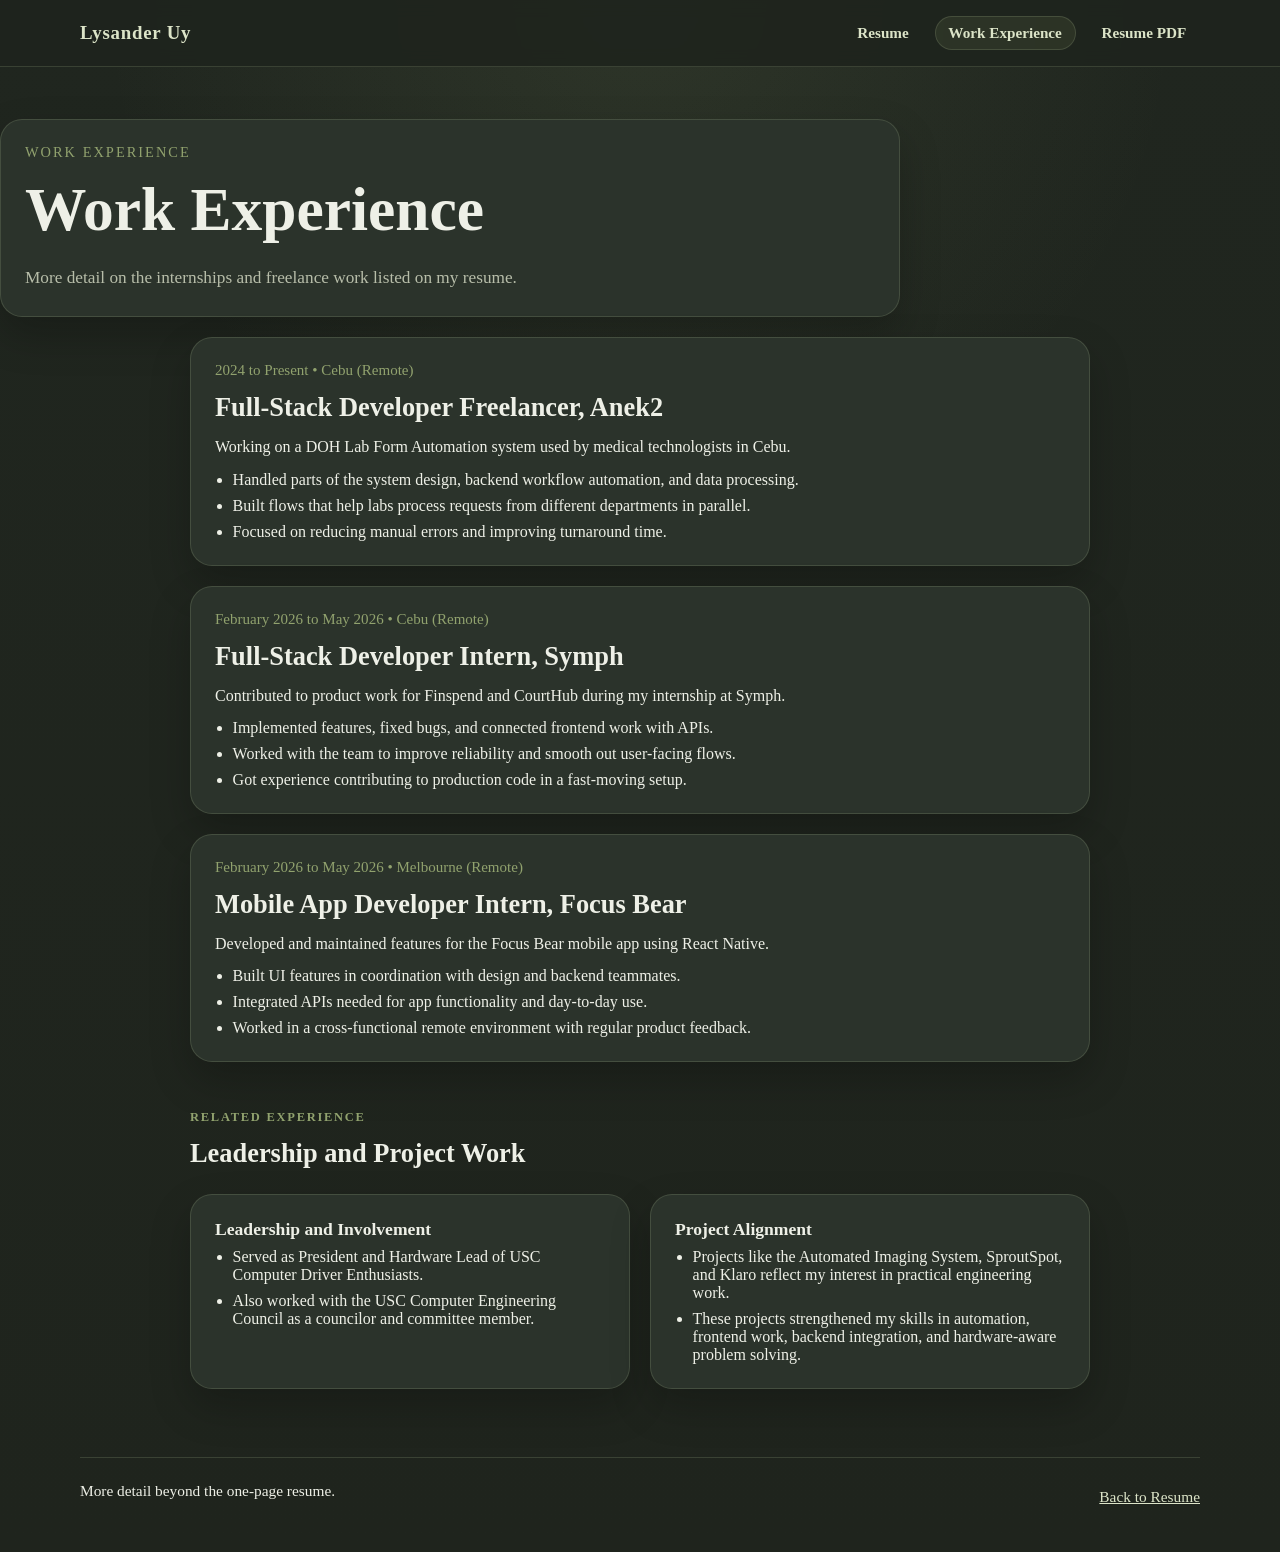
==== commit 96366f8f: "refactor: enhance content clarity and layout for experience and index pages" ====
--- a/experience.html
+++ b/experience.html
@@ -26,8 +26,7 @@
           <p class="eyebrow">Work Experience</p>
           <h1>Work Experience</h1>
           <p class="lead">
-            A closer look at the internships and freelance work I have done so far, along with the
-            kind of responsibilities I handled in each role.
+            More detail on the internships and freelance work listed on my resume.
           </p>
         </div>
       </section>
@@ -104,7 +103,7 @@
 
     <footer class="site-footer">
       <div class="container footer-content">
-        <p>Same layout, same stylesheet, separate page for work experience.</p>
+        <p>More detail beyond the one-page resume.</p>
         <a href="index.html">Back to Resume</a>
       </div>
     </footer>
--- a/styles.css
+++ b/styles.css
@@ -1,4 +1,4 @@
-@import url("https://fonts.googleapis.com/css2?family=Manrope:wght@400;500;600;700;800&display=swap");
+@import url("https://fonts.googleapis.com/css2?family=Plus+Jakarta+Sans:wght@400;500;600;700;800&display=swap");
 
 :root {
   --bg: #1f241d;
@@ -12,6 +12,12 @@
   --primary: #91a26e;
   --primary-deep: #dce4c8;
   --shadow: rgba(0, 0, 0, 0.22);
+  --fs-body: 1rem;
+  --fs-meta: 0.94rem;
+  --fs-label: 0.78rem;
+  --fs-h3: 1.1rem;
+  --fs-h2: 1.65rem;
+  --fs-h1: clamp(2.35rem, 4.8vw, 4.5rem);
 }
 
 * {
@@ -24,7 +30,7 @@
 
 body {
   margin: 0;
-  font-family: "Manrope", "Segoe UI", sans-serif;
+  font-family: "Plus Jakarta Sans", "Segoe UI", "Helvetica Neue", Arial, sans-serif;
   line-height: 1.6;
   color: var(--text);
   background:
@@ -54,12 +60,12 @@
 }
 
 .container {
-  width: min(1100px, calc(100% - 2rem));
+  width: min(1120px, calc(100% - 2rem));
   margin: 0 auto;
 }
 
 .narrow {
-  width: min(760px, 100%);
+  width: min(900px, 100%);
 }
 
 .site-header {
@@ -80,7 +86,7 @@
 }
 
 .brand {
-  font-size: 1.1rem;
+  font-size: 1.18rem;
   font-weight: 700;
   color: var(--primary-deep);
   text-decoration: none;
@@ -94,6 +100,8 @@
 }
 
 .nav-links a {
+  font-size: 0.95rem;
+  font-weight: 600;
   padding: 0.45rem 0.8rem;
   border: 1px solid transparent;
   border-radius: 999px;
@@ -107,18 +115,11 @@
 }
 
 .hero {
-  padding: 4rem 0 3rem;
+  padding: 3.25rem 0 2.5rem;
 }
 
 .inner-hero {
-  padding-bottom: 1.5rem;
-}
-
-.hero-grid {
-  display: grid;
-  grid-template-columns: 1.2fr 0.8fr;
-  gap: 2rem;
-  align-items: center;
+  padding-bottom: 1rem;
 }
 
 .hero-shell,
@@ -126,29 +127,32 @@
 .split-grid,
 .cards-three {
   display: grid;
-  gap: 1.25rem;
+  gap: 1.5rem;
 }
 
 .hero-shell {
-  grid-template-columns: 1.15fr 0.85fr;
-  align-items: stretch;
+  grid-template-columns: minmax(0, 1.25fr) minmax(320px, 0.9fr);
+  align-items: start;
 }
 
 .dashboard-grid {
-  grid-template-columns: repeat(4, minmax(0, 1fr));
+  grid-template-columns: 1.2fr 1fr 1fr;
+  align-items: start;
 }
 
 .split-grid {
   grid-template-columns: repeat(2, minmax(0, 1fr));
+  align-items: start;
 }
 
 .cards-three {
   grid-template-columns: repeat(3, minmax(0, 1fr));
+  align-items: start;
 }
 
 .cards-stack {
   display: grid;
-  gap: 1rem;
+  gap: 1.25rem;
 }
 
 .eyebrow {
@@ -169,33 +173,35 @@
 
 h1 {
   margin-bottom: 1rem;
-  font-size: clamp(2.2rem, 4vw, 4rem);
+  font-size: var(--fs-h1);
 }
 
 h2 {
   margin-bottom: 0.75rem;
-  font-size: 1.6rem;
+  font-size: var(--fs-h2);
 }
 
 h3 {
   margin-bottom: 0.5rem;
-  font-size: 1.15rem;
+  font-size: var(--fs-h3);
 }
 
 .lead {
   margin-bottom: 0;
-  max-width: 62ch;
+  max-width: 58ch;
   color: var(--muted);
-  font-size: 1.05rem;
+  font-size: 1.08rem;
+  line-height: 1.7;
 }
 
 p {
   margin: 0 0 0.75rem;
+  font-size: var(--fs-body);
   text-align: left;
 }
 
 .feature-card {
-  padding: 1.5rem;
+  padding: 1.75rem;
   background: linear-gradient(180deg, rgba(145, 162, 110, 0.08), transparent 100%), var(--surface);
 }
 
@@ -221,16 +227,22 @@
 .card,
 .experience-block {
   margin: 0;
-  padding: 1.15rem;
+  padding: 1.5rem;
   border: 1px solid var(--line);
   border-radius: 22px;
   background: var(--surface);
   box-shadow: 0 18px 40px var(--shadow);
 }
 
+.resume-figure {
+  align-self: start;
+  padding: 1rem;
+}
+
 .resume-figure img {
   border-radius: 12px;
   border: 1px solid var(--line);
+  width: 100%;
 }
 
 .resume-figure figcaption {
@@ -240,11 +252,11 @@
 }
 
 .section {
-  padding: 1rem 0 3rem;
+  padding: 0.75rem 0 2.75rem;
 }
 
 .compact-section {
-  padding-top: 0.5rem;
+  padding-top: 0.25rem;
 }
 
 .two-column {
@@ -260,23 +272,44 @@
 .panel-label {
   margin: 0 0 0.8rem;
   color: var(--primary);
-  font-size: 0.8rem;
+  font-size: var(--fs-label);
+  font-weight: 700;
   letter-spacing: 0.14em;
   text-transform: uppercase;
 }
 
 .wide-panel {
-  grid-column: span 2;
+  grid-column: 1 / -1;
 }
 
 .section-heading {
-  margin-bottom: 1.25rem;
+  margin-bottom: 1.5rem;
+}
+
+.section-heading h2 {
+  margin-bottom: 0;
 }
 
 .tag-list {
   display: flex;
   flex-wrap: wrap;
   gap: 0.6rem;
+}
+
+.skills-grid {
+  display: grid;
+  grid-template-columns: repeat(2, minmax(0, 1fr));
+  gap: 1.25rem 1.5rem;
+}
+
+.skill-group {
+  display: grid;
+  gap: 0.7rem;
+  align-content: start;
+}
+
+.skill-group h3 {
+  margin-bottom: 0;
 }
 
 .tag-list span {
@@ -284,19 +317,19 @@
   border-radius: 999px;
   background: rgba(145, 162, 110, 0.12);
   color: var(--primary-deep);
-  font-size: 0.92rem;
+  font-size: 0.88rem;
   border: 1px solid rgba(145, 162, 110, 0.16);
 }
 
 .stat-row {
   display: grid;
   grid-template-columns: repeat(3, minmax(0, 1fr));
-  gap: 0.8rem;
-  margin-top: 1.5rem;
+  gap: 0.9rem;
+  margin-top: 1.75rem;
 }
 
 .mini-card {
-  padding: 0.9rem 1rem;
+  padding: 0.95rem 1rem;
   border: 1px solid var(--line);
   border-radius: 18px;
   background: rgba(255, 255, 255, 0.02);
@@ -306,7 +339,8 @@
   display: block;
   margin-bottom: 0.2rem;
   color: var(--muted);
-  font-size: 0.78rem;
+  font-size: var(--fs-label);
+  font-weight: 700;
   letter-spacing: 0.08em;
   text-transform: uppercase;
 }
@@ -314,15 +348,7 @@
 .meta {
   margin: 0 0 0.65rem;
   color: var(--muted);
-  font-size: 0.95rem;
-}
-
-.experience-block {
-  margin-bottom: 1rem;
-}
-
-.cards-stack .experience-block {
-  margin-bottom: 0;
+  font-size: var(--fs-meta);
 }
 
 .experience-card .meta,
@@ -333,28 +359,54 @@
 .role-line {
   margin: 0 0 0.75rem;
   color: var(--primary-deep);
+  font-size: 1rem;
+  font-weight: 600;
 }
 
 .stack-list {
   display: grid;
-  gap: 1rem;
+  gap: 1.25rem;
 }
 
 .detail-list {
   margin: 0;
-  padding-left: 1.15rem;
+  padding-left: 1.1rem;
 }
 
 .experience-block ul,
 .experience-card ul {
   margin: 0;
-  padding-left: 1.2rem;
+  padding-left: 1.1rem;
 }
 
 .detail-list li,
 .experience-block li,
 .experience-card li {
-  margin-bottom: 0.45rem;
+  margin-bottom: 0.5rem;
+}
+
+.profile-panel {
+  min-height: 100%;
+}
+
+.contact-panel a {
+  text-decoration: none;
+}
+
+.contact-panel li {
+  line-height: 1.8;
+}
+
+.education-panel strong {
+  display: block;
+  max-width: 18ch;
+}
+
+.experience-card,
+.experience-block {
+  display: flex;
+  flex-direction: column;
+  gap: 0.15rem;
 }
 
 .detail-list li:last-child,
@@ -381,6 +433,26 @@
   padding-top: 1.5rem;
 }
 
+.footer-content p,
+.footer-content a {
+  font-size: 0.96rem;
+}
+
+@media (max-width: 980px) {
+  .hero-shell,
+  .dashboard-grid,
+  .cards-three,
+  .split-grid,
+  .two-column,
+  .skills-grid {
+    grid-template-columns: 1fr;
+  }
+
+  .wide-panel {
+    grid-column: span 1;
+  }
+}
+
 @media (max-width: 800px) {
   .site-nav,
   .footer-content {
@@ -388,28 +460,20 @@
     align-items: flex-start;
   }
 
-  .hero-grid,
-  .hero-shell,
-  .split-grid,
-  .cards-three,
-  .two-column,
   .stat-row {
     grid-template-columns: 1fr;
   }
 
-  .dashboard-grid {
-    grid-template-columns: 1fr;
-  }
-
-  .wide-panel {
-    grid-column: span 1;
-  }
-
   .hero {
     padding-top: 2.5rem;
   }
 
   .nav-links {
     width: 100%;
-  }
-}
+    gap: 0.5rem;
+  }
+
+  .nav-links a {
+    padding-inline: 0.7rem;
+  }
+}
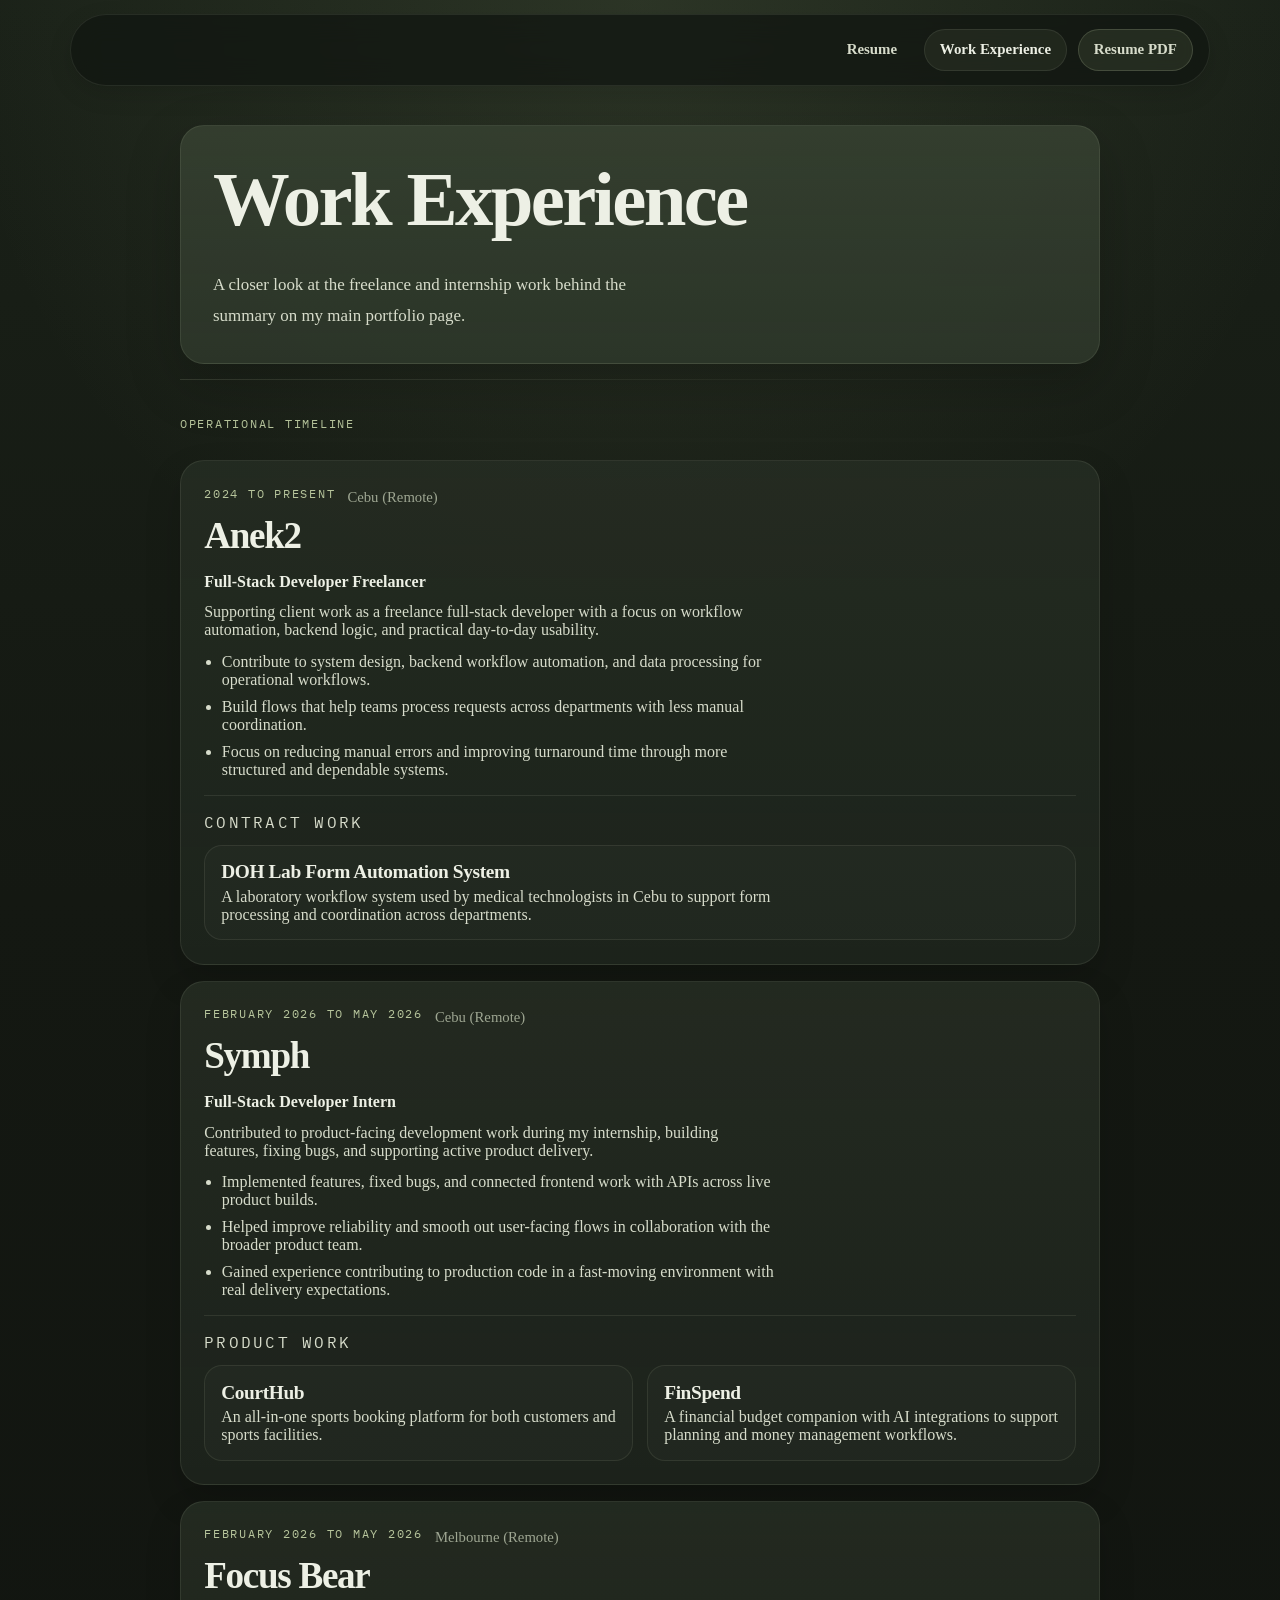
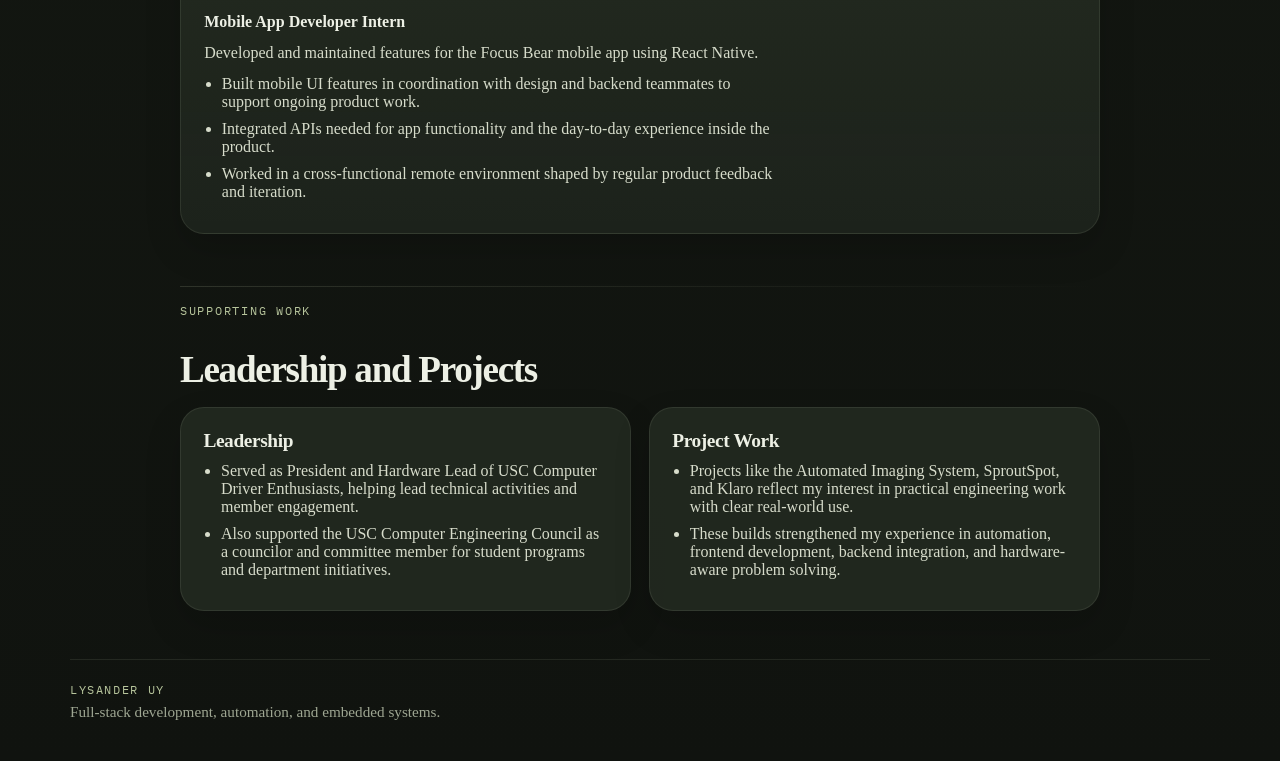
==== commit 594ab22d: "refactor: improve layout, content clarity, and add back-to-top functionality across experience and i" ====
--- a/experience.html
+++ b/experience.html
@@ -10,90 +10,198 @@
     <header class="site-header">
       <div class="container">
         <nav class="site-nav" aria-label="Main navigation">
-          <a class="brand" href="index.html">Lysander Uy</a>
           <div class="nav-links">
             <a href="index.html">Resume</a>
             <a class="active" href="experience.html">Work Experience</a>
-            <a href="public/Lysander_Uy_Resume.pdf" target="_blank" rel="noreferrer">Resume PDF</a>
+            <a
+              class="nav-cta"
+              href="public/Lysander_Uy_Resume.pdf"
+              target="_blank"
+              rel="noreferrer"
+              >Resume PDF</a
+            >
           </div>
         </nav>
       </div>
     </header>
 
-    <main>
+    <main class="page-shell">
       <section class="hero inner-hero">
-        <div class="container narrow hero-copy card feature-card">
-          <p class="eyebrow">Work Experience</p>
-          <h1>Work Experience</h1>
-          <p class="lead">
-            More detail on the internships and freelance work listed on my resume.
-          </p>
+        <div class="container narrow">
+          <div class="hero-copy feature-card">
+            <div class="title-group">
+              <h1>Work Experience</h1>
+              <p class="lead">
+                A closer look at the freelance and internship work behind the
+                summary on my main portfolio page.
+              </p>
+            </div>
+          </div>
         </div>
       </section>
 
       <section class="section compact-section">
-        <div class="container narrow cards-stack">
-          <article class="card experience-block">
-            <p class="meta">2024 to Present • Cebu (Remote)</p>
-            <h2>Full-Stack Developer Freelancer, Anek2</h2>
-            <p>
-              Working on a DOH Lab Form Automation system used by medical technologists in Cebu.
-            </p>
-            <ul>
-              <li>Handled parts of the system design, backend workflow automation, and data processing.</li>
-              <li>Built flows that help labs process requests from different departments in parallel.</li>
-              <li>Focused on reducing manual errors and improving turnaround time.</li>
-            </ul>
-          </article>
-
-          <article class="card experience-block">
-            <p class="meta">February 2026 to May 2026 • Cebu (Remote)</p>
-            <h2>Full-Stack Developer Intern, Symph</h2>
-            <p>
-              Contributed to product work for Finspend and CourtHub during my internship at Symph.
-            </p>
-            <ul>
-              <li>Implemented features, fixed bugs, and connected frontend work with APIs.</li>
-              <li>Worked with the team to improve reliability and smooth out user-facing flows.</li>
-              <li>Got experience contributing to production code in a fast-moving setup.</li>
-            </ul>
-          </article>
-
-          <article class="card experience-block">
-            <p class="meta">February 2026 to May 2026 • Melbourne (Remote)</p>
-            <h2>Mobile App Developer Intern, Focus Bear</h2>
-            <p>
-              Developed and maintained features for the Focus Bear mobile app using React Native.
-            </p>
-            <ul>
-              <li>Built UI features in coordination with design and backend teammates.</li>
-              <li>Integrated APIs needed for app functionality and day-to-day use.</li>
-              <li>Worked in a cross-functional remote environment with regular product feedback.</li>
-            </ul>
-          </article>
+        <div class="container narrow section-shell mission-shell">
+          <p class="section-marker">Operational Timeline</p>
+          <div class="timeline">
+            <article class="timeline-card experience-block">
+              <div class="timeline-header">
+                <div class="timeline-meta">
+                  <p class="timeline-tag">2024 to Present</p>
+                  <p class="meta">Cebu (Remote)</p>
+                </div>
+                <h2>Anek2</h2>
+                <p class="role-line">Full-Stack Developer Freelancer</p>
+              </div>
+              <p>
+                Supporting client work as a freelance full-stack developer with a
+                focus on workflow automation, backend logic, and practical
+                day-to-day usability.
+              </p>
+              <ul>
+                <li>
+                  Contribute to system design, backend workflow automation, and
+                  data processing for operational workflows.
+                </li>
+                <li>
+                  Build flows that help teams process requests across departments
+                  with less manual coordination.
+                </li>
+                <li>
+                  Focus on reducing manual errors and improving turnaround time
+                  through more structured and dependable systems.
+                </li>
+              </ul>
+              <div class="sub-work">
+                <p class="sub-work-label">Contract Work</p>
+                <div class="sub-work-item">
+                  <h3>DOH Lab Form Automation System</h3>
+                  <p>
+                    A laboratory workflow system used by medical technologists in
+                    Cebu to support form processing and coordination across
+                    departments.
+                  </p>
+                </div>
+              </div>
+            </article>
+
+            <article class="timeline-card experience-block">
+              <div class="timeline-header">
+                <div class="timeline-meta">
+                  <p class="timeline-tag">February 2026 to May 2026</p>
+                  <p class="meta">Cebu (Remote)</p>
+                </div>
+                <h2>Symph</h2>
+                <p class="role-line">Full-Stack Developer Intern</p>
+              </div>
+              <p>
+                Contributed to product-facing development work during my
+                internship, building features, fixing bugs, and supporting active
+                product delivery.
+              </p>
+              <ul>
+                <li>
+                  Implemented features, fixed bugs, and connected frontend work
+                  with APIs across live product builds.
+                </li>
+                <li>
+                  Helped improve reliability and smooth out user-facing flows in
+                  collaboration with the broader product team.
+                </li>
+                <li>
+                  Gained experience contributing to production code in a
+                  fast-moving environment with real delivery expectations.
+                </li>
+              </ul>
+              <div class="sub-work">
+                <p class="sub-work-label">Product Work</p>
+                <div class="sub-work-grid">
+                  <div class="sub-work-item">
+                    <h3>CourtHub</h3>
+                    <p>
+                      An all-in-one sports booking platform for both customers
+                      and sports facilities.
+                    </p>
+                  </div>
+                  <div class="sub-work-item">
+                    <h3>FinSpend</h3>
+                    <p>
+                      A financial budget companion with AI integrations to
+                      support planning and money management workflows.
+                    </p>
+                  </div>
+                </div>
+              </div>
+            </article>
+
+            <article class="timeline-card experience-block">
+              <div class="timeline-header">
+                <div class="timeline-meta">
+                  <p class="timeline-tag">February 2026 to May 2026</p>
+                  <p class="meta">Melbourne (Remote)</p>
+                </div>
+                <h2>Focus Bear</h2>
+                <p class="role-line">Mobile App Developer Intern</p>
+              </div>
+              <p>
+                Developed and maintained features for the Focus Bear mobile app
+                using React Native.
+              </p>
+              <ul>
+                <li>
+                  Built mobile UI features in coordination with design and
+                  backend teammates to support ongoing product work.
+                </li>
+                <li>
+                  Integrated APIs needed for app functionality and the day-to-day
+                  experience inside the product.
+                </li>
+                <li>
+                  Worked in a cross-functional remote environment shaped by
+                  regular product feedback and iteration.
+                </li>
+              </ul>
+            </article>
+          </div>
         </div>
       </section>
 
-      <section class="section compact-section">
-        <div class="container narrow">
+      <section class="section compact-section support-tier">
+        <div class="container narrow section-shell">
           <div class="section-heading">
-            <p class="panel-label">Related Experience</p>
-            <h2>Leadership and Project Work</h2>
+            <p class="section-marker">Supporting Work</p>
+            <h2>Leadership and Projects</h2>
           </div>
           <div class="two-column">
-            <article class="card panel-block">
-              <h3>Leadership and Involvement</h3>
+            <article class="support-card">
+              <h3>Leadership</h3>
               <ul class="detail-list">
-                <li>Served as President and Hardware Lead of USC Computer Driver Enthusiasts.</li>
-                <li>Also worked with the USC Computer Engineering Council as a councilor and committee member.</li>
-              </ul>
-            </article>
-
-            <article class="card panel-block">
-              <h3>Project Alignment</h3>
+                <li>
+                  Served as President and Hardware Lead of USC Computer Driver
+                  Enthusiasts, helping lead technical activities and member
+                  engagement.
+                </li>
+                <li>
+                  Also supported the USC Computer Engineering Council as a
+                  councilor and committee member for student programs and
+                  department initiatives.
+                </li>
+              </ul>
+            </article>
+
+            <article class="support-card">
+              <h3>Project Work</h3>
               <ul class="detail-list">
-                <li>Projects like the Automated Imaging System, SproutSpot, and Klaro reflect my interest in practical engineering work.</li>
-                <li>These projects strengthened my skills in automation, frontend work, backend integration, and hardware-aware problem solving.</li>
+                <li>
+                  Projects like the Automated Imaging System, SproutSpot, and
+                  Klaro reflect my interest in practical engineering work with
+                  clear real-world use.
+                </li>
+                <li>
+                  These builds strengthened my experience in automation,
+                  frontend development, backend integration, and
+                  hardware-aware problem solving.
+                </li>
               </ul>
             </article>
           </div>
@@ -103,9 +211,15 @@
 
     <footer class="site-footer">
       <div class="container footer-content">
-        <p>More detail beyond the one-page resume.</p>
-        <a href="index.html">Back to Resume</a>
+        <p class="footer-kicker">Lysander Uy</p>
+        <p class="footer-line">
+          Full-stack development, automation, and embedded systems.
+        </p>
       </div>
     </footer>
+    <button class="back-to-top" type="button" aria-label="Back to top">
+      Top
+    </button>
+    <script src="script.js" defer></script>
   </body>
 </html>
--- a/styles.css
+++ b/styles.css
@@ -1,26 +1,40 @@
-@import url("https://fonts.googleapis.com/css2?family=Plus+Jakarta+Sans:wght@400;500;600;700;800&display=swap");
+@import url("https://fonts.googleapis.com/css2?family=Manrope:wght@400;500;600;700;800&family=IBM+Plex+Mono:wght@400;500;600&display=swap");
 
 :root {
-  --bg: #1f241d;
-  --bg-soft: #262c24;
-  --surface: #2b332b;
-  --surface-soft: #313a31;
-  --surface-strong: #394338;
-  --text: #eef0e7;
-  --muted: #b7bda9;
-  --line: rgba(184, 197, 157, 0.18);
-  --primary: #91a26e;
-  --primary-deep: #dce4c8;
-  --shadow: rgba(0, 0, 0, 0.22);
+  --bg: #141812;
+  --bg-top: #1a2118;
+  --bg-bottom: #10130f;
+  --surface: rgba(30, 37, 29, 0.88);
+  --surface-soft: rgba(36, 44, 34, 0.84);
+  --surface-strong: rgba(45, 55, 42, 0.92);
+  --surface-subtle: rgba(24, 29, 23, 0.72);
+  --text: #edf0e5;
+  --text-soft: #d7dccb;
+  --text-muted: #9ea692;
+  --accent: #8fa173;
+  --accent-strong: #b7c59c;
+  --line: rgba(181, 191, 160, 0.12);
+  --line-strong: rgba(181, 191, 160, 0.22);
+  --focus: #d5dcc6;
+  --shadow-soft: 0 16px 36px rgba(0, 0, 0, 0.16);
+  --shadow-card: 0 20px 56px rgba(0, 0, 0, 0.2);
+  --radius-sm: 12px;
+  --radius-md: 18px;
+  --radius-lg: 24px;
+  --radius-xl: 30px;
+  --max-width: 1140px;
+  --reading-width: 70ch;
   --fs-body: 1rem;
-  --fs-meta: 0.94rem;
+  --fs-meta: 0.92rem;
   --fs-label: 0.78rem;
-  --fs-h3: 1.1rem;
-  --fs-h2: 1.65rem;
-  --fs-h1: clamp(2.35rem, 4.8vw, 4.5rem);
-}
-
-* {
+  --fs-h3: clamp(1.05rem, 0.85rem + 0.45vw, 1.28rem);
+  --fs-h2: clamp(1.65rem, 1.2rem + 1.4vw, 2.4rem);
+  --fs-h1: clamp(2.9rem, 6vw, 5rem);
+}
+
+*,
+*::before,
+*::after {
   box-sizing: border-box;
 }
 
@@ -30,12 +44,13 @@
 
 body {
   margin: 0;
-  font-family: "Plus Jakarta Sans", "Segoe UI", "Helvetica Neue", Arial, sans-serif;
-  line-height: 1.6;
+  min-height: 100vh;
+  font-family: "Manrope", "Segoe UI", sans-serif;
+  line-height: 1.65;
   color: var(--text);
   background:
-    radial-gradient(circle at top, rgba(145, 162, 110, 0.12), transparent 32%),
-    linear-gradient(180deg, #20261f 0%, var(--bg) 100%);
+    radial-gradient(circle at top, rgba(143, 161, 115, 0.16), transparent 28%),
+    linear-gradient(180deg, var(--bg-top) 0%, var(--bg) 38%, var(--bg-bottom) 100%);
 }
 
 body,
@@ -52,29 +67,88 @@
 }
 
 a {
-  color: var(--primary-deep);
+  color: var(--text);
+  text-decoration-color: rgba(237, 240, 229, 0.3);
+  text-underline-offset: 0.18em;
+  transition:
+    color 160ms ease,
+    background-color 160ms ease,
+    border-color 160ms ease,
+    transform 160ms ease,
+    text-decoration-color 160ms ease;
 }
 
 a:hover {
-  color: var(--primary);
+  color: var(--accent-strong);
+  text-decoration-color: currentColor;
+}
+
+a:focus-visible {
+  outline: 2px solid var(--focus);
+  outline-offset: 4px;
+  border-radius: 8px;
+}
+
+p,
+li {
+  color: var(--text-soft);
+  max-width: var(--reading-width);
+}
+
+p {
+  margin: 0 0 0.85rem;
+  font-size: var(--fs-body);
+}
+
+h1,
+h2,
+h3 {
+  margin-top: 0;
+  margin-bottom: 0.65rem;
+  line-height: 1.1;
+  color: var(--text);
+  text-wrap: balance;
+}
+
+h1,
+h2 {
+  font-weight: 800;
+  letter-spacing: -0.035em;
+}
+
+h1 {
+  margin-bottom: 1rem;
+  font-size: var(--fs-h1);
+}
+
+h2 {
+  font-size: var(--fs-h2);
+}
+
+h3 {
+  font-size: var(--fs-h3);
+  font-weight: 700;
+  letter-spacing: -0.02em;
 }
 
 .container {
-  width: min(1120px, calc(100% - 2rem));
+  width: min(var(--max-width), calc(100% - 2rem));
   margin: 0 auto;
 }
 
 .narrow {
-  width: min(900px, 100%);
+  width: min(920px, 100%);
+}
+
+.page-shell {
+  position: relative;
 }
 
 .site-header {
   position: sticky;
   top: 0;
-  z-index: 10;
-  background: rgba(31, 36, 29, 0.9);
-  border-bottom: 1px solid var(--line);
-  backdrop-filter: blur(8px);
+  z-index: 30;
+  padding-top: 0.85rem;
 }
 
 .site-nav {
@@ -82,398 +156,664 @@
   align-items: center;
   justify-content: space-between;
   gap: 1rem;
-  padding: 1rem 0;
+  padding: 0.9rem 1rem;
+  border: 1px solid var(--line);
+  border-radius: 999px;
+  background: rgba(17, 22, 17, 0.78);
+  backdrop-filter: blur(14px);
+  box-shadow: 0 8px 24px rgba(0, 0, 0, 0.12);
 }
 
 .brand {
-  font-size: 1.18rem;
+  display: inline-flex;
+  flex-direction: column;
+  gap: 0.12rem;
+  min-width: fit-content;
+  text-decoration: none;
+  color: var(--text);
+}
+
+.brand-kicker,
+.section-marker,
+.panel-label,
+.mini-label,
+.sub-work-label,
+.timeline-tag,
+.detail-term,
+.footer-kicker {
+  font-family: "IBM Plex Mono", monospace;
+  text-transform: uppercase;
+  letter-spacing: 0.14em;
+}
+
+.brand-kicker {
+  font-size: 0.66rem;
+  color: var(--text-muted);
+}
+
+.brand-name {
+  font-size: 1.03rem;
   font-weight: 700;
-  color: var(--primary-deep);
-  text-decoration: none;
-  letter-spacing: 0.04em;
+  letter-spacing: -0.02em;
 }
 
 .nav-links {
   display: flex;
   flex-wrap: wrap;
-  gap: 0.75rem;
+  gap: 0.65rem;
+  align-items: center;
+  margin-left: auto;
+  justify-content: flex-end;
 }
 
 .nav-links a {
-  font-size: 0.95rem;
-  font-weight: 600;
-  padding: 0.45rem 0.8rem;
+  display: inline-flex;
+  align-items: center;
+  justify-content: center;
+  min-height: 42px;
+  padding: 0.56rem 0.95rem;
   border: 1px solid transparent;
   border-radius: 999px;
+  color: var(--text-soft);
   text-decoration: none;
-}
-
-.nav-links a.active,
-.nav-links a:hover {
+  font-size: 0.93rem;
+  font-weight: 600;
+}
+
+.nav-links a:hover,
+.nav-links a.active {
+  color: var(--text);
   border-color: var(--line);
-  background: rgba(145, 162, 110, 0.12);
+  background: rgba(143, 161, 115, 0.1);
+}
+
+.nav-links .nav-cta {
+  border-color: var(--line-strong);
+  background: rgba(143, 161, 115, 0.14);
 }
 
 .hero {
-  padding: 3.25rem 0 2.5rem;
+  padding: 2.4rem 0 1.2rem;
 }
 
 .inner-hero {
-  padding-bottom: 1rem;
+  padding-bottom: 0.65rem;
 }
 
 .hero-shell,
-.dashboard-grid,
+.intro-grid,
 .split-grid,
-.cards-three {
-  display: grid;
+.skills-grid,
+.two-column,
+.detail-grid,
+.section-heading,
+.footer-content {
+  display: grid;
+  gap: 1.4rem;
+}
+
+.hero-shell {
+  grid-template-columns: minmax(0, 1.2fr) minmax(300px, 0.8fr);
+  align-items: start;
   gap: 1.5rem;
 }
 
-.hero-shell {
-  grid-template-columns: minmax(0, 1.25fr) minmax(320px, 0.9fr);
-  align-items: start;
-}
-
-.dashboard-grid {
-  grid-template-columns: 1.2fr 1fr 1fr;
-  align-items: start;
+.intro-grid {
+  grid-template-columns: minmax(0, 1.25fr) minmax(260px, 0.85fr);
+  gap: 1.1rem;
 }
 
 .split-grid {
+  grid-template-columns: minmax(0, 1.05fr) minmax(0, 0.95fr);
+  gap: 1.2rem;
+}
+
+.two-column,
+.detail-grid {
   grid-template-columns: repeat(2, minmax(0, 1fr));
-  align-items: start;
-}
-
-.cards-three {
-  grid-template-columns: repeat(3, minmax(0, 1fr));
-  align-items: start;
-}
-
-.cards-stack {
-  display: grid;
-  gap: 1.25rem;
-}
-
-.eyebrow {
-  margin: 0 0 0.75rem;
-  color: var(--primary);
-  font-size: 0.9rem;
-  letter-spacing: 0.14em;
-  text-transform: uppercase;
-}
-
-h1,
-h2,
-h3 {
-  margin-top: 0;
-  line-height: 1.2;
-  text-wrap: balance;
-}
-
-h1 {
-  margin-bottom: 1rem;
-  font-size: var(--fs-h1);
-}
-
-h2 {
-  margin-bottom: 0.75rem;
-  font-size: var(--fs-h2);
-}
-
-h3 {
-  margin-bottom: 0.5rem;
-  font-size: var(--fs-h3);
+  gap: 1.1rem;
+}
+
+.eyebrow,
+.section-marker,
+.panel-label,
+.timeline-tag {
+  margin: 0 0 0.6rem;
+  font-size: var(--fs-label);
+  color: var(--accent-strong);
 }
 
 .lead {
   margin-bottom: 0;
-  max-width: 58ch;
-  color: var(--muted);
-  font-size: 1.08rem;
-  line-height: 1.7;
-}
-
-p {
-  margin: 0 0 0.75rem;
-  font-size: var(--fs-body);
-  text-align: left;
+  color: var(--text-soft);
+  font-size: 1.06rem;
+  line-height: 1.8;
+  max-width: 56ch;
+}
+
+.card,
+.feature-card,
+.resume-figure,
+.timeline-card,
+.support-card,
+.experience-block {
+  margin: 0;
+  border: 1px solid var(--line);
+  border-radius: var(--radius-lg);
+  background: var(--surface);
+  box-shadow: var(--shadow-soft);
 }
 
 .feature-card {
-  padding: 1.75rem;
-  background: linear-gradient(180deg, rgba(145, 162, 110, 0.08), transparent 100%), var(--surface);
-}
-
-.contact-list {
-  padding: 0;
-  margin: 0;
-  list-style: none;
-}
-
-.contact-list li {
-  margin-bottom: 0.5rem;
-}
-
-.compact-list {
-  margin-top: 0;
-}
-
-.compact-list a {
-  text-decoration: none;
-}
-
-.resume-figure,
-.card,
-.experience-block {
-  margin: 0;
-  padding: 1.5rem;
+  padding: 2rem;
+  background:
+    linear-gradient(180deg, rgba(143, 161, 115, 0.08), rgba(143, 161, 115, 0)),
+    var(--surface-strong);
+  box-shadow: var(--shadow-card);
+}
+
+.hero-copy .title-group {
+  display: grid;
+  gap: 0.75rem;
+  margin-bottom: 1rem;
+}
+
+.role-chip {
+  display: inline-flex;
+  align-items: center;
+  align-self: start;
+  padding: 0.45rem 0.78rem;
   border: 1px solid var(--line);
-  border-radius: 22px;
-  background: var(--surface);
-  box-shadow: 0 18px 40px var(--shadow);
+  border-radius: 999px;
+  background: rgba(255, 255, 255, 0.03);
+  color: var(--accent-strong);
+  font-size: 0.82rem;
+  font-weight: 700;
+}
+
+.stat-row {
+  display: grid;
+  grid-template-columns: repeat(3, minmax(0, 1fr));
+  gap: 0.85rem;
+  margin-top: 1.7rem;
+}
+
+.mini-card {
+  padding: 0.95rem 1rem;
+  border: 1px solid var(--line);
+  border-radius: var(--radius-md);
+  background: rgba(255, 255, 255, 0.025);
+}
+
+.mini-label {
+  display: block;
+  margin-bottom: 0.22rem;
+  color: var(--text-muted);
+  font-size: 0.68rem;
+}
+
+.mini-card strong {
+  color: var(--text);
+  font-size: 0.96rem;
 }
 
 .resume-figure {
-  align-self: start;
   padding: 1rem;
+  background: var(--surface-soft);
+}
+
+.document-frame {
+  overflow: hidden;
+  border: 1px solid var(--line);
+  border-radius: calc(var(--radius-lg) - 4px);
+  background: rgba(15, 18, 15, 0.54);
+}
+
+.document-header {
+  display: flex;
+  align-items: center;
+  justify-content: space-between;
+  gap: 1rem;
+  padding: 0.8rem 1rem;
+  border-bottom: 1px solid var(--line);
+}
+
+.document-header .detail-term {
+  font-size: 0.68rem;
+  color: var(--text-muted);
+}
+
+.document-header .detail-value {
+  margin: 0;
+  color: var(--text);
+  font-size: 0.88rem;
+  font-weight: 700;
+}
+
+.document-body {
+  padding: 0.9rem;
 }
 
 .resume-figure img {
-  border-radius: 12px;
-  border: 1px solid var(--line);
   width: 100%;
+  border-radius: var(--radius-md);
 }
 
 .resume-figure figcaption {
-  margin-top: 0.75rem;
-  color: var(--muted);
-  font-size: 0.92rem;
+  margin-top: 0.8rem;
+  color: var(--text-muted);
+  font-size: 0.9rem;
 }
 
 .section {
-  padding: 0.75rem 0 2.75rem;
+  padding: 1rem 0 3rem;
 }
 
 .compact-section {
   padding-top: 0.25rem;
 }
 
-.two-column {
-  display: grid;
-  grid-template-columns: repeat(2, minmax(0, 1fr));
-  gap: 1.25rem;
-}
-
-.panel-block {
+.section-shell::before {
+  content: "";
+  display: block;
+  height: 1px;
+  margin-bottom: 0.95rem;
+  background: linear-gradient(90deg, rgba(181, 191, 160, 0.18), rgba(181, 191, 160, 0));
+}
+
+.panel-block,
+.support-card {
   min-height: 100%;
-}
-
-.panel-label {
-  margin: 0 0 0.8rem;
-  color: var(--primary);
-  font-size: var(--fs-label);
-  font-weight: 700;
-  letter-spacing: 0.14em;
-  text-transform: uppercase;
-}
-
-.wide-panel {
-  grid-column: 1 / -1;
-}
-
+  padding: 1.4rem;
+}
+
+.panel-header,
 .section-heading {
-  margin-bottom: 1.5rem;
+  margin-bottom: 1rem;
 }
 
 .section-heading h2 {
+  margin-bottom: 0;
+}
+
+.spotlight-panel {
+  background:
+    linear-gradient(180deg, rgba(143, 161, 115, 0.08), rgba(143, 161, 115, 0)),
+    var(--surface-strong);
+}
+
+.profile-panel .section-intro {
+  font-size: 1.02rem;
+}
+
+.contact-panel,
+.education-panel,
+.support-card {
+  background: var(--surface-soft);
+}
+
+.utility-list {
+  display: grid;
+  gap: 0.7rem;
+}
+
+.contact-list {
+  margin: 0;
+  padding: 0;
+  list-style: none;
+}
+
+.contact-list li {
+  margin: 0;
+}
+
+.contact-item {
+  display: flex;
+  flex-direction: column;
+  gap: 0.18rem;
+  padding: 0.85rem 0.95rem;
+  border: 1px solid var(--line);
+  border-radius: var(--radius-md);
+  background: rgba(255, 255, 255, 0.025);
+  text-decoration: none;
+}
+
+.contact-item:hover {
+  transform: translateY(-1px);
+  border-color: var(--line-strong);
+  background: rgba(143, 161, 115, 0.08);
+}
+
+.detail-term {
+  color: var(--text-muted);
+  font-size: 0.68rem;
+}
+
+.detail-value {
+  color: var(--text);
+  font-size: 0.98rem;
+  word-break: break-word;
+}
+
+.education-panel strong {
+  display: block;
+  max-width: 24ch;
+  color: var(--text);
+}
+
+.meta {
+  margin: 0 0 0.7rem;
+  color: var(--text-muted);
+  font-size: var(--fs-meta);
+}
+
+.section-intro,
+.project-summary {
+  margin: 0 0 1rem;
+  color: var(--text-soft);
+}
+
+.skills-panel {
+  padding: 1.55rem;
+}
+
+.skills-grid {
+  grid-template-columns: repeat(3, minmax(0, 1fr));
+  gap: 1rem;
+}
+
+.skill-group {
+  display: grid;
+  align-content: start;
+  gap: 0.75rem;
+  padding: 1rem;
+  border: 1px solid var(--line);
+  border-radius: var(--radius-md);
+  background: rgba(255, 255, 255, 0.02);
+}
+
+.skill-group h3 {
   margin-bottom: 0;
 }
 
 .tag-list {
   display: flex;
   flex-wrap: wrap;
-  gap: 0.6rem;
-}
-
-.skills-grid {
+  gap: 0.5rem;
+}
+
+.tag-list span {
+  display: inline-flex;
+  align-items: center;
+  min-height: 34px;
+  padding: 0.34rem 0.72rem;
+  border: 1px solid var(--line);
+  border-radius: 999px;
+  background: rgba(143, 161, 115, 0.08);
+  color: var(--text);
+  font-size: 0.86rem;
+}
+
+.stack-list {
+  display: grid;
+  gap: 1.3rem;
+}
+
+.detail-list,
+.experience-block ul {
+  margin: 0;
+  padding-left: 1.1rem;
+}
+
+.detail-list li,
+.experience-block li {
+  margin-bottom: 0.55rem;
+}
+
+.project-summary {
+  max-width: 60ch;
+}
+
+.support-tier {
+  opacity: 1;
+}
+
+.mission-shell {
+  display: grid;
+  gap: 1.25rem;
+}
+
+.timeline {
+  display: grid;
+  gap: 1rem;
+}
+
+.timeline-card {
+  padding: 1.45rem;
+  background:
+    linear-gradient(180deg, rgba(143, 161, 115, 0.06), rgba(143, 161, 115, 0)),
+    var(--surface);
+}
+
+.timeline-header {
+  display: grid;
+  gap: 0.35rem;
+  margin-bottom: 0.8rem;
+}
+
+.timeline-meta {
+  display: flex;
+  flex-wrap: wrap;
+  gap: 0.75rem;
+  align-items: center;
+}
+
+.timeline-meta .meta {
+  margin: 0;
+}
+
+.role-line {
+  margin: 0;
+  color: var(--text);
+  font-size: 1rem;
+  font-weight: 700;
+}
+
+.sub-work {
+  margin-top: 1rem;
+  padding-top: 1rem;
+  border-top: 1px solid var(--line);
+}
+
+.sub-work-grid {
   display: grid;
   grid-template-columns: repeat(2, minmax(0, 1fr));
-  gap: 1.25rem 1.5rem;
-}
-
-.skill-group {
-  display: grid;
-  gap: 0.7rem;
-  align-content: start;
-}
-
-.skill-group h3 {
-  margin-bottom: 0;
-}
-
-.tag-list span {
-  padding: 0.35rem 0.7rem;
-  border-radius: 999px;
-  background: rgba(145, 162, 110, 0.12);
-  color: var(--primary-deep);
-  font-size: 0.88rem;
-  border: 1px solid rgba(145, 162, 110, 0.16);
-}
-
-.stat-row {
-  display: grid;
-  grid-template-columns: repeat(3, minmax(0, 1fr));
   gap: 0.9rem;
-  margin-top: 1.75rem;
-}
-
-.mini-card {
+}
+
+.sub-work-item {
   padding: 0.95rem 1rem;
   border: 1px solid var(--line);
-  border-radius: 18px;
+  border-radius: var(--radius-md);
   background: rgba(255, 255, 255, 0.02);
 }
 
-.mini-label {
-  display: block;
-  margin-bottom: 0.2rem;
-  color: var(--muted);
-  font-size: var(--fs-label);
-  font-weight: 700;
-  letter-spacing: 0.08em;
-  text-transform: uppercase;
-}
-
-.meta {
-  margin: 0 0 0.65rem;
-  color: var(--muted);
-  font-size: var(--fs-meta);
-}
-
-.experience-card .meta,
-.experience-block .meta {
-  color: var(--primary);
-}
-
-.role-line {
-  margin: 0 0 0.75rem;
-  color: var(--primary-deep);
-  font-size: 1rem;
-  font-weight: 600;
-}
-
-.stack-list {
-  display: grid;
-  gap: 1.25rem;
-}
-
-.detail-list {
-  margin: 0;
-  padding-left: 1.1rem;
-}
-
-.experience-block ul,
-.experience-card ul {
-  margin: 0;
-  padding-left: 1.1rem;
-}
-
-.detail-list li,
-.experience-block li,
-.experience-card li {
-  margin-bottom: 0.5rem;
-}
-
-.profile-panel {
-  min-height: 100%;
-}
-
-.contact-panel a {
-  text-decoration: none;
-}
-
-.contact-panel li {
-  line-height: 1.8;
-}
-
-.education-panel strong {
-  display: block;
-  max-width: 18ch;
-}
-
-.experience-card,
-.experience-block {
-  display: flex;
-  flex-direction: column;
-  gap: 0.15rem;
-}
-
-.detail-list li:last-child,
-.experience-block li:last-child,
-.experience-card li:last-child,
-.contact-list li:last-child,
-.stack-list > div > *:last-child,
+.sub-work-item h3 {
+  margin-bottom: 0.35rem;
+}
+
+.footer-content {
+  gap: 0.35rem;
+  padding: 1.4rem 0 2.5rem;
+  border-top: 1px solid var(--line);
+}
+
+.back-to-top {
+  position: fixed;
+  right: 1rem;
+  bottom: 1rem;
+  z-index: 40;
+  min-width: 72px;
+  min-height: 48px;
+  padding: 0.7rem 1rem;
+  border: 1px solid var(--line-strong);
+  border-radius: 999px;
+  background: rgba(17, 22, 17, 0.92);
+  color: var(--text);
+  box-shadow: var(--shadow-soft);
+  cursor: pointer;
+  opacity: 0;
+  visibility: hidden;
+  transform: translateY(12px);
+  pointer-events: none;
+  transition:
+    opacity 180ms ease,
+    transform 180ms ease,
+    background-color 180ms ease,
+    border-color 180ms ease,
+    color 180ms ease;
+}
+
+.back-to-top.is-visible {
+  opacity: 1;
+  visibility: visible;
+  transform: translateY(0);
+  pointer-events: auto;
+}
+
+.back-to-top:hover {
+  background: rgba(143, 161, 115, 0.18);
+  border-color: var(--accent);
+  color: var(--accent-strong);
+}
+
+.back-to-top:focus-visible {
+  outline: 2px solid var(--focus);
+  outline-offset: 4px;
+}
+
+.footer-kicker {
+  margin: 0;
+  font-size: 0.72rem;
+  color: var(--accent-strong);
+}
+
+.footer-line {
+  margin: 0;
+  color: var(--text-muted);
+  font-size: 0.95rem;
+}
+
 .panel-block > *:last-child,
 .feature-card > *:last-child,
-.footer-content > *:last-child {
+.stack-list > div > *:last-child,
+.footer-content > *:last-child,
+.sub-work-item > *:last-child,
+.contact-item > *:last-child {
   margin-bottom: 0;
 }
 
-.site-footer {
-  padding: 1.5rem 0 2.5rem;
-}
-
-.footer-content {
-  display: flex;
-  justify-content: space-between;
-  gap: 1rem;
-  align-items: center;
-  border-top: 1px solid var(--line);
-  padding-top: 1.5rem;
-}
-
-.footer-content p,
-.footer-content a {
-  font-size: 0.96rem;
-}
-
-@media (max-width: 980px) {
+.hero-copy,
+.resume-figure,
+.panel-block,
+.timeline-card,
+.support-card,
+.site-nav,
+.contact-item,
+.sub-work-item,
+.skill-group {
+  animation: rise-fade 420ms ease both;
+}
+
+@keyframes rise-fade {
+  from {
+    opacity: 0;
+    transform: translateY(8px);
+  }
+
+  to {
+    opacity: 1;
+    transform: translateY(0);
+  }
+}
+
+@media (prefers-reduced-motion: reduce) {
+  html {
+    scroll-behavior: auto;
+  }
+
+  *,
+  *::before,
+  *::after {
+    animation: none !important;
+    transition: none !important;
+  }
+}
+
+@media (max-width: 1040px) {
   .hero-shell,
-  .dashboard-grid,
-  .cards-three,
+  .intro-grid,
   .split-grid,
+  .skills-grid,
   .two-column,
-  .skills-grid {
+  .detail-grid,
+  .sub-work-grid {
     grid-template-columns: 1fr;
   }
-
-  .wide-panel {
-    grid-column: span 1;
-  }
-}
-
-@media (max-width: 800px) {
-  .site-nav,
-  .footer-content {
+}
+
+@media (max-width: 820px) {
+  .site-header {
+    padding-top: 0.55rem;
+  }
+
+  .site-nav {
+    flex-direction: column;
+    align-items: stretch;
+    border-radius: 26px;
+  }
+
+  .nav-links {
+    width: 100%;
+  }
+
+  .nav-links a {
+    flex: 1 1 150px;
+  }
+
+  .feature-card,
+  .panel-block,
+  .timeline-card,
+  .support-card {
+    padding: 1.2rem;
+  }
+
+  .stat-row {
+    grid-template-columns: 1fr;
+  }
+}
+
+@media (max-width: 560px) {
+  .container {
+    width: min(var(--max-width), calc(100% - 1rem));
+  }
+
+  h1 {
+    font-size: clamp(2.45rem, 12vw, 3.35rem);
+  }
+
+  .document-header {
     flex-direction: column;
     align-items: flex-start;
   }
 
-  .stat-row {
-    grid-template-columns: 1fr;
-  }
-
-  .hero {
-    padding-top: 2.5rem;
-  }
-
-  .nav-links {
+  .tag-list span {
     width: 100%;
-    gap: 0.5rem;
-  }
-
-  .nav-links a {
-    padding-inline: 0.7rem;
-  }
-}
+    justify-content: center;
+  }
+
+  .back-to-top {
+    right: 0.75rem;
+    bottom: 0.75rem;
+  }
+}
